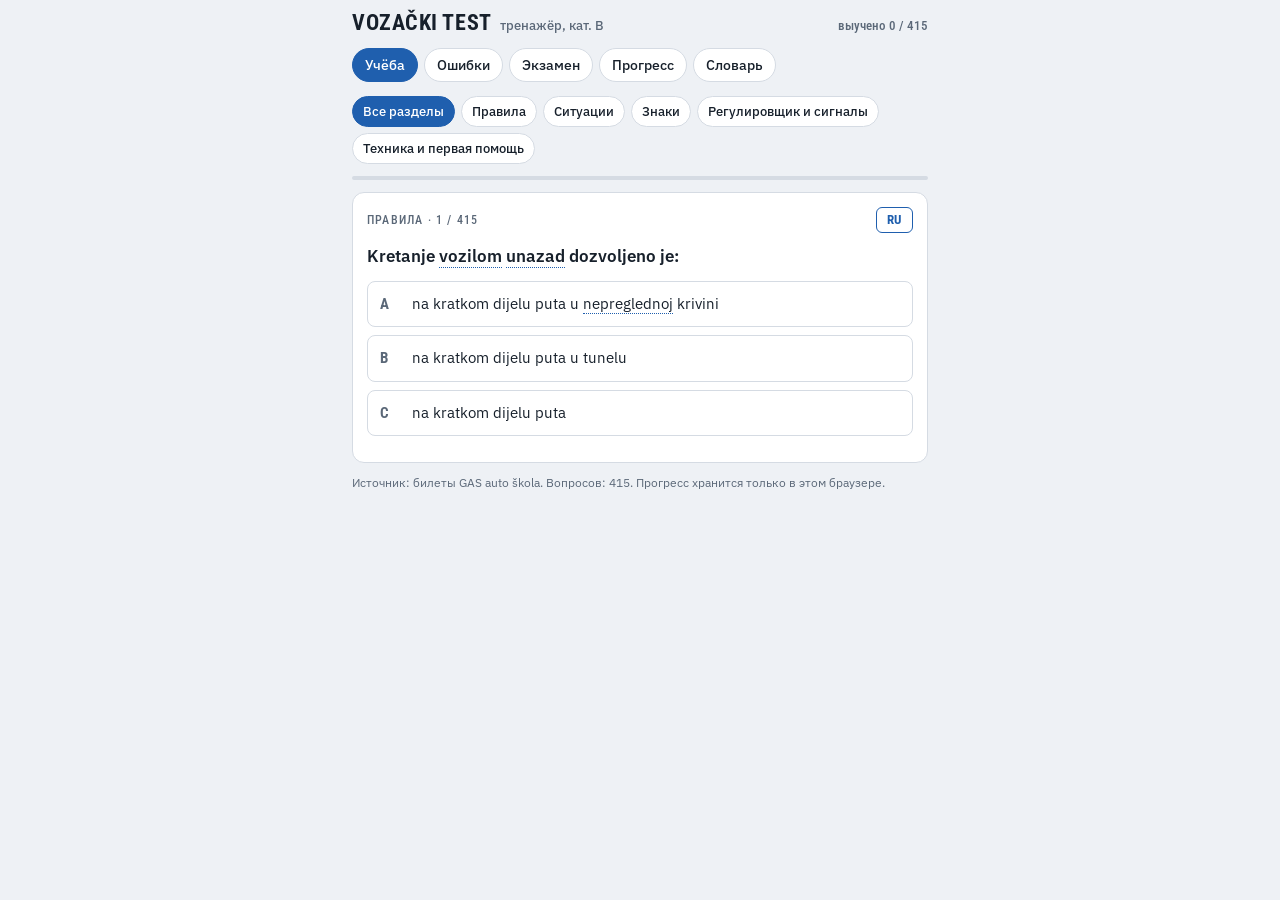
==== index.html @ 692d4e3a "Vozački test v1.0: офлайн-тренажёр (PWA), 415 вопросов с переводом RU Co-Authored-By: Claude Opus 5." ====
<!doctype html><html lang="ru"><head><meta charset="utf-8">
<meta name="viewport" content="width=device-width,initial-scale=1,viewport-fit=cover">
<title>Vozački test</title>
<meta name="theme-color" content="#1f5fae">
<meta name="apple-mobile-web-app-capable" content="yes">
<meta name="mobile-web-app-capable" content="yes">
<meta name="apple-mobile-web-app-title" content="Vozački">
<meta name="apple-mobile-web-app-status-bar-style" content="default">
<link rel="apple-touch-icon" href="icon-180.png">
<link rel="icon" href="icon-192.png">
<link rel="manifest" href="manifest.webmanifest">
<style>:root{padding-top:env(safe-area-inset-top,0px);padding-bottom:env(safe-area-inset-bottom,0px)}body{margin:0;font:14px system-ui}img{max-width:100%}[hidden]{display:none!important}</style>
</head><body>
<link rel="preconnect" href="https://fonts.googleapis.com">
<link rel="stylesheet" href="https://fonts.googleapis.com/css2?family=Roboto+Condensed:wght@500;700&family=IBM+Plex+Sans:wght@400;500;600&display=swap">
<style>
/* Layout: single-column trainer card under mode tabs. Road-sign blue accent on asphalt neutrals. */
:root{
  --bg:#eef1f5; --surface:#ffffff; --fg:#17202b; --muted:#5b6878; --line:#d5dbe3;
  --accent:#1f5fae; --accent-ink:#ffffff; --ok:#1d7f4a; --ok-bg:#e3f4ea; --bad:#c2352b; --bad-bg:#fbe6e3;
  --hint:#fff4cc; --hint-ink:#5a4600;
}
@media (prefers-color-scheme:dark){:root:not([data-theme="light"]){
  --bg:#12171e; --surface:#1b222c; --fg:#e7ecf2; --muted:#93a0b0; --line:#2c3643;
  --accent:#5b9be6; --accent-ink:#0b1420; --ok:#5cc58b; --ok-bg:#16301f; --bad:#ef7a6f; --bad-bg:#3a1c19;
  --hint:#3a3212; --hint-ink:#f2dc8a; color-scheme:dark}}
:root[data-theme="dark"]{
  --bg:#12171e; --surface:#1b222c; --fg:#e7ecf2; --muted:#93a0b0; --line:#2c3643;
  --accent:#5b9be6; --accent-ink:#0b1420; --ok:#5cc58b; --ok-bg:#16301f; --bad:#ef7a6f; --bad-bg:#3a1c19;
  --hint:#3a3212; --hint-ink:#f2dc8a; color-scheme:dark}
body{background:var(--bg);color:var(--fg);
  padding-left:max(16px,env(safe-area-inset-left,0px));padding-right:max(16px,env(safe-area-inset-right,0px))}
.g{border-bottom:1.5px dotted var(--accent);cursor:pointer}
</style>
<style>*,:after,:before{--tw-border-spacing-x:0;--tw-border-spacing-y:0;--tw-translate-x:0;--tw-translate-y:0;--tw-rotate:0;--tw-skew-x:0;--tw-skew-y:0;--tw-scale-x:1;--tw-scale-y:1;--tw-pan-x: ;--tw-pan-y: ;--tw-pinch-zoom: ;--tw-scroll-snap-strictness:proximity;--tw-gradient-from-position: ;--tw-gradient-via-position: ;--tw-gradient-to-position: ;--tw-ordinal: ;--tw-slashed-zero: ;--tw-numeric-figure: ;--tw-numeric-spacing: ;--tw-numeric-fraction: ;--tw-ring-inset: ;--tw-ring-offset-width:0px;--tw-ring-offset-color:#fff;--tw-ring-color:rgba(59,130,246,.5);--tw-ring-offset-shadow:0 0 #0000;--tw-ring-shadow:0 0 #0000;--tw-shadow:0 0 #0000;--tw-shadow-colored:0 0 #0000;--tw-blur: ;--tw-brightness: ;--tw-contrast: ;--tw-grayscale: ;--tw-hue-rotate: ;--tw-invert: ;--tw-saturate: ;--tw-sepia: ;--tw-drop-shadow: ;--tw-backdrop-blur: ;--tw-backdrop-brightness: ;--tw-backdrop-contrast: ;--tw-backdrop-grayscale: ;--tw-backdrop-hue-rotate: ;--tw-backdrop-invert: ;--tw-backdrop-opacity: ;--tw-backdrop-saturate: ;--tw-backdrop-sepia: ;--tw-contain-size: ;--tw-contain-layout: ;--tw-contain-paint: ;--tw-contain-style: }::backdrop{--tw-border-spacing-x:0;--tw-border-spacing-y:0;--tw-translate-x:0;--tw-translate-y:0;--tw-rotate:0;--tw-skew-x:0;--tw-skew-y:0;--tw-scale-x:1;--tw-scale-y:1;--tw-pan-x: ;--tw-pan-y: ;--tw-pinch-zoom: ;--tw-scroll-snap-strictness:proximity;--tw-gradient-from-position: ;--tw-gradient-via-position: ;--tw-gradient-to-position: ;--tw-ordinal: ;--tw-slashed-zero: ;--tw-numeric-figure: ;--tw-numeric-spacing: ;--tw-numeric-fraction: ;--tw-ring-inset: ;--tw-ring-offset-width:0px;--tw-ring-offset-color:#fff;--tw-ring-color:rgba(59,130,246,.5);--tw-ring-offset-shadow:0 0 #0000;--tw-ring-shadow:0 0 #0000;--tw-shadow:0 0 #0000;--tw-shadow-colored:0 0 #0000;--tw-blur: ;--tw-brightness: ;--tw-contrast: ;--tw-grayscale: ;--tw-hue-rotate: ;--tw-invert: ;--tw-saturate: ;--tw-sepia: ;--tw-drop-shadow: ;--tw-backdrop-blur: ;--tw-backdrop-brightness: ;--tw-backdrop-contrast: ;--tw-backdrop-grayscale: ;--tw-backdrop-hue-rotate: ;--tw-backdrop-invert: ;--tw-backdrop-opacity: ;--tw-backdrop-saturate: ;--tw-backdrop-sepia: ;--tw-contain-size: ;--tw-contain-layout: ;--tw-contain-paint: ;--tw-contain-style: }/*! tailwindcss v3.4.17 | MIT License | https://tailwindcss.com*/*,:after,:before{box-sizing:border-box;border:0 solid #e5e7eb}:after,:before{--tw-content:""}:host,html{line-height:1.5;-webkit-text-size-adjust:100%;-moz-tab-size:4;-o-tab-size:4;tab-size:4;font-family:ui-sans-serif,system-ui,sans-serif,Apple Color Emoji,Segoe UI Emoji,Segoe UI Symbol,Noto Color Emoji;font-feature-settings:normal;font-variation-settings:normal;-webkit-tap-highlight-color:transparent}body{margin:0;line-height:inherit}hr{height:0;color:inherit;border-top-width:1px}abbr:where([title]){-webkit-text-decoration:underline dotted;text-decoration:underline dotted}h1,h2,h3,h4,h5,h6{font-size:inherit;font-weight:inherit}a{color:inherit;text-decoration:inherit}b,strong{font-weight:bolder}code,kbd,pre,samp{font-family:ui-monospace,SFMono-Regular,Menlo,Monaco,Consolas,Liberation Mono,Courier New,monospace;font-feature-settings:normal;font-variation-settings:normal;font-size:1em}small{font-size:80%}sub,sup{font-size:75%;line-height:0;position:relative;vertical-align:baseline}sub{bottom:-.25em}sup{top:-.5em}table{text-indent:0;border-color:inherit;border-collapse:collapse}button,input,optgroup,select,textarea{font-family:inherit;font-feature-settings:inherit;font-variation-settings:inherit;font-size:100%;font-weight:inherit;line-height:inherit;letter-spacing:inherit;color:inherit;margin:0;padding:0}button,select{text-transform:none}button,input:where([type=button]),input:where([type=reset]),input:where([type=submit]){-webkit-appearance:button;background-color:transparent;background-image:none}:-moz-focusring{outline:auto}:-moz-ui-invalid{box-shadow:none}progress{vertical-align:baseline}::-webkit-inner-spin-button,::-webkit-outer-spin-button{height:auto}[type=search]{-webkit-appearance:textfield;outline-offset:-2px}::-webkit-search-decoration{-webkit-appearance:none}::-webkit-file-upload-button{-webkit-appearance:button;font:inherit}summary{display:list-item}blockquote,dd,dl,figure,h1,h2,h3,h4,h5,h6,hr,p,pre{margin:0}fieldset{margin:0}fieldset,legend{padding:0}menu,ol,ul{list-style:none;margin:0;padding:0}dialog{padding:0}textarea{resize:vertical}input::-moz-placeholder,textarea::-moz-placeholder{opacity:1;color:#9ca3af}input::placeholder,textarea::placeholder{opacity:1;color:#9ca3af}[role=button],button{cursor:pointer}:disabled{cursor:default}audio,canvas,embed,iframe,img,object,svg,video{display:block;vertical-align:middle}img,video{max-width:100%;height:auto}[hidden]:where(:not([hidden=until-found])){display:none}.m-0{margin:0}.mx-auto{margin-left:auto;margin-right:auto}.ml-1{margin-left:.25rem}.mt-1{margin-top:.25rem}.block{display:block}.flex{display:flex}.grid{display:grid}.hidden{display:none}.h-1{height:.25rem}.h-1\.5{height:.375rem}.h-11{height:2.75rem}.h-full{height:100%}.max-h-\[300px\]{max-height:300px}.min-h-\[28px\]{min-height:28px}.w-0{width:0}.w-11{width:2.75rem}.w-full{width:100%}.min-w-0{min-width:0}.max-w-xl{max-width:36rem}.shrink-0{flex-shrink:0}.cursor-pointer{cursor:pointer}.grid-cols-3{grid-template-columns:repeat(3,minmax(0,1fr))}.grid-cols-\[24px_1fr\]{grid-template-columns:24px 1fr}.flex-wrap{flex-wrap:wrap}.items-center{align-items:center}.items-baseline{align-items:baseline}.justify-end{justify-content:flex-end}.justify-center{justify-content:center}.justify-between{justify-content:space-between}.gap-1{gap:.25rem}.gap-1\.5{gap:.375rem}.gap-2{gap:.5rem}.gap-2\.5{gap:.625rem}.gap-3{gap:.75rem}.overflow-hidden{overflow:hidden}.overflow-x-auto{overflow-x:auto}.rounded{border-radius:.25rem}.rounded-full{border-radius:9999px}.rounded-lg{border-radius:.5rem}.rounded-md{border-radius:.375rem}.rounded-xl{border-radius:.75rem}.border{border-width:1px}.border-\[1\.5px\]{border-width:1.5px}.border-b{border-bottom-width:1px}.border-l-\[3px\]{border-left-width:3px}.border-accent{border-color:var(--accent)}.border-bad{border-color:var(--bad)}.border-line{border-color:var(--line)}.border-ok{border-color:var(--ok)}.bg-accent{background-color:var(--accent)}.bg-bad-bg{background-color:var(--bad-bg)}.bg-hint{background-color:var(--hint)}.bg-line{background-color:var(--line)}.bg-ok{background-color:var(--ok)}.bg-ok-bg{background-color:var(--ok-bg)}.bg-surface{background-color:var(--surface)}.bg-white{--tw-bg-opacity:1;background-color:rgb(255 255 255/var(--tw-bg-opacity,1))}.object-contain{-o-object-fit:contain;object-fit:contain}.p-3\.5{padding:.875rem}.\!px-2\.5{padding-left:.625rem!important;padding-right:.625rem!important}.\!py-1{padding-top:.25rem!important;padding-bottom:.25rem!important}.px-2\.5{padding-left:.625rem;padding-right:.625rem}.px-3{padding-left:.75rem;padding-right:.75rem}.px-4{padding-left:1rem;padding-right:1rem}.px-5{padding-left:1.25rem;padding-right:1.25rem}.py-1{padding-top:.25rem;padding-bottom:.25rem}.py-1\.5{padding-top:.375rem;padding-bottom:.375rem}.py-2\.5{padding-top:.625rem;padding-bottom:.625rem}.py-3{padding-top:.75rem;padding-bottom:.75rem}.py-8{padding-top:2rem;padding-bottom:2rem}.pb-0\.5{padding-bottom:.125rem}.pb-1{padding-bottom:.25rem}.pb-10{padding-bottom:2.5rem}.pl-2{padding-left:.5rem}.text-left{text-align:left}.text-center{text-align:center}.font-body{font-family:IBM Plex Sans,system-ui,-apple-system,Segoe UI,sans-serif}.font-display{font-family:Roboto Condensed,Arial Narrow,system-ui,sans-serif}.text-2xl{font-size:1.5rem;line-height:2rem}.text-3xl{font-size:1.875rem;line-height:2.25rem}.text-5xl{font-size:3rem;line-height:1}.text-\[13px\]{font-size:13px}.text-\[15px\]{font-size:15px}.text-\[17px\]{font-size:17px}.text-\[22px\]{font-size:22px}.text-lg{font-size:1.125rem;line-height:1.75rem}.text-sm{font-size:.875rem;line-height:1.25rem}.text-xs{font-size:.75rem;line-height:1rem}.font-bold{font-weight:700}.font-medium{font-weight:500}.font-semibold{font-weight:600}.uppercase{text-transform:uppercase}.normal-case{text-transform:none}.tabular-nums{--tw-numeric-spacing:tabular-nums;font-variant-numeric:var(--tw-ordinal) var(--tw-slashed-zero) var(--tw-numeric-figure) var(--tw-numeric-spacing) var(--tw-numeric-fraction)}.leading-none{line-height:1}.leading-relaxed{line-height:1.625}.leading-snug{line-height:1.375}.tracking-\[\.2em\]{letter-spacing:.2em}.tracking-normal{letter-spacing:0}.tracking-wide{letter-spacing:.025em}.tracking-wider{letter-spacing:.05em}.tracking-widest{letter-spacing:.1em}.text-accent{color:var(--accent)}.text-accent-ink{color:var(--accent-ink)}.text-bad{color:var(--bad)}.text-fg{color:var(--fg)}.text-hint-ink{color:var(--hint-ink)}.text-muted{color:var(--muted)}.text-ok{color:var(--ok)}.filter{filter:var(--tw-blur) var(--tw-brightness) var(--tw-contrast) var(--tw-grayscale) var(--tw-hue-rotate) var(--tw-invert) var(--tw-saturate) var(--tw-sepia) var(--tw-drop-shadow)}.transition-all{transition-property:all;transition-timing-function:cubic-bezier(.4,0,.2,1);transition-duration:.15s}.transition-colors{transition-property:color,background-color,border-color,text-decoration-color,fill,stroke;transition-timing-function:cubic-bezier(.4,0,.2,1);transition-duration:.15s}.focus-visible\:outline:focus-visible{outline-style:solid}.focus-visible\:outline-2:focus-visible{outline-width:2px}.focus-visible\:outline-offset-2:focus-visible{outline-offset:2px}.focus-visible\:outline-accent:focus-visible{outline-color:var(--accent)}.disabled\:cursor-default:disabled{cursor:default}.disabled\:opacity-35:disabled{opacity:.35}</style>

<div class="font-body text-[15px] leading-relaxed py-3 pb-10">
<div class="max-w-xl mx-auto grid gap-3">
  <header class="flex items-baseline justify-between gap-2 flex-wrap">
    <h1 class="font-display font-bold text-[22px] leading-none uppercase tracking-wide m-0">Vozački test
      <span class="font-body font-medium text-[13px] text-muted normal-case tracking-normal ml-1">тренажёр, кат. B</span></h1>
    <span id="stat" class="font-display font-medium text-[13px] text-muted tabular-nums"></span>
  </header>
  <nav id="modes" class="flex gap-1.5 overflow-x-auto pb-0.5"></nav>
  <div id="sections" class="flex gap-1.5 flex-wrap"></div>
  <div class="h-1 bg-line rounded overflow-hidden"><i id="prog" class="block h-full bg-ok w-0 transition-all"></i></div>
  <main id="view"></main>
  <footer id="foot" class="text-xs text-muted"></footer>
</div>
</div>

<script>
const DATA = [{"id": 1, "sec": "Правила", "q": "Kretanje vozilom unazad dozvoljeno je:", "qr": "Движение задним ходом разрешено:", "o": [{"t": "na kratkom dijelu puta u nepreglednoj krivini", "ok": false, "r": "на коротком участке дороги на повороте без обзора"}, {"t": "na kratkom dijelu puta u tunelu", "ok": false, "r": "на коротком участке дороги в тоннеле"}, {"t": "na kratkom dijelu puta", "ok": true, "r": "на коротком участке дороги"}]}, {"id": 2, "sec": "Правила", "q": "Na magistralnom putu van naselja, gdje nema znaka ograničenja brzine, vozač ne smije vozilom da se kreće brzinom većom od:", "qr": "На магистральной дороге вне населённого пункта, где нет знака ограничения скорости, водитель не может ехать быстрее:", "o": [{"t": "60 km/h", "ok": false, "r": "60 км/ч"}, {"t": "70 km/h", "ok": false, "r": "70 км/ч"}, {"t": "80 km/h", "ok": true, "r": "80 км/ч"}]}, {"id": 3, "sec": "Правила", "q": "Pješačko ostrvo koje se nalazi na sredini kolovoza, gdje se saobraćaj odvija u oba smjera, obilazi se vozilom:", "qr": "Пешеходный островок посередине проезжей части с двусторонним движением объезжают:", "o": [{"t": "uvijek sa desne strane", "ok": true, "r": "всегда справа"}, {"t": "uvijek sa lijeve strane", "ok": false, "r": "всегда слева"}, {"t": "sa bilo koje strane", "ok": false, "r": "с любой стороны"}]}, {"id": 4, "sec": "Правила", "q": "Na putu sa prvenstvom prolaza neposredno ispred raskrnice koja nije regulisana semaforom ili saobraćajnim znacima vozač:", "qr": "На главной дороге непосредственно перед перекрёстком, не регулируемым светофором или знаками, водитель:", "o": [{"t": "može da pretiče bicikl, moped ili motocikl", "ok": true, "r": "может обгонять велосипед, мопед или мотоцикл"}, {"t": "može da pretiče sva vozila koja zadržavaju pravac kretanja", "ok": false, "r": "может обгонять все ТС, которые едут прямо"}, {"t": "može da pretiče putnička vozila koja zadržavaju pravac kretanja", "ok": false, "r": "может обгонять легковые ТС, которые едут прямо"}], "n": "zadržavaju pravac kretanja — «сохраняют направление», т.е. едут прямо, не поворачивают."}, {"id": 5, "sec": "Правила", "q": "Prolaženje vozilom pored drugog vozila koje dolazi iz suprotnog smjera je radnja:", "qr": "Проезд мимо ТС, которое движется навстречу, — это манёвр:", "o": [{"t": "preticanja", "ok": false, "r": "обгона (preticanje)"}, {"t": "obilaženja", "ok": false, "r": "объезда (obilaženje)"}, {"t": "mimoilaženja", "ok": true, "r": "встречного разъезда (mimoilaženje)"}]}, {"id": 6, "sec": "Правила", "q": "Vozač je dužan da bez odlaganja ukloni sa kolovoza:", "qr": "Водитель обязан без промедления убрать с проезжей части:", "o": [{"t": "sve predmete koji su na kolovozu", "ok": false, "r": "все предметы на проезжей части"}, {"t": "predmete i materije koji potiču sa vozila kojim upravlja", "ok": true, "r": "предметы и вещества, выпавшие из ТС, которым он управляет"}, {"t": "sve predmete koji se nalaze na saobraćajnoj traci kojom se kreće", "ok": false, "r": "все предметы на полосе, по которой он едет"}]}, {"id": 7, "sec": "Правила", "q": "Dva prsluka sa svjetlosno reflektujućim osobinama mora imati:", "qr": "Два светоотражающих жилета обязан иметь:", "o": [{"t": "putničko motorno vozilo", "ok": false, "r": "легковой автомобиль"}, {"t": "četvorocikl", "ok": false, "r": "квадроцикл"}, {"t": "teretno motorno vozilo", "ok": true, "r": "грузовой автомобиль"}], "n": "В легковом — один жилет (есть отдельный вопрос)."}, {"id": 8, "sec": "Правила", "q": "Vozač na putu za saobraćaj vozila u oba smjera na kojem postoje najmanje četiri saobraćajne trake:", "qr": "На дороге с двусторонним движением, где не менее четырёх полос, водитель:", "o": [{"t": "mora da koristi desnu kolovoznu traku", "ok": true, "r": "должен использовать правую половину проезжей части (kolovozna traka)"}, {"t": "mora da koristi samo desnu saobraćajnu traku", "ok": false, "r": "должен использовать только правую полосу (saobraćajna traka)"}, {"t": "mora da koristi samo lijevu saobraćajnu traku", "ok": false, "r": "должен использовать только левую полосу"}], "n": "kolovozna traka — половина проезжей части для одного направления; saobraćajna traka — одна полоса движения."}, {"id": 9, "sec": "Правила", "q": "Brzina kretanja motornih vozila na putu, pod normalnim uslovima saobraćaja, ne smije da se ograniči saobraćajnim znakom ispod:", "qr": "Скорость моторных ТС при нормальных условиях нельзя ограничить знаком ниже:", "o": [{"t": "40 km/h", "ok": true, "r": "40 км/ч"}, {"t": "50 km/h", "ok": false, "r": "50 км/ч"}, {"t": "60 km/h", "ok": false, "r": "60 км/ч"}]}, {"id": 10, "sec": "Правила", "q": "Na putu na kojem postoje dvije saobraćajne trake namijenjene za saobraćaj vozila u istom smjeru, brže kretanje vozila u jednoj traci od kretanja vozila u drugoj traci:", "qr": "На дороге с двумя полосами в одном направлении более быстрое движение по одной полосе, чем по другой:", "o": [{"t": "smatra se preticanjem", "ok": false, "r": "считается обгоном"}, {"t": "ne smatra se preticanjem", "ok": true, "r": "не считается обгоном"}, {"t": "smatra se obilaženjem", "ok": false, "r": "считается объездом"}]}, {"id": 11, "sec": "Правила", "q": "Vozilo na motorni pogon koje na putu vuče neispravno vozilo ne smije se kretati brzinom većom od:", "qr": "Моторное ТС, буксирующее на дороге неисправное ТС, не должно двигаться со скоростью более:", "o": [{"t": "40 km/h", "ok": true, "r": "40 км/ч"}, {"t": "50 km/h", "ok": false, "r": "50 км/ч"}, {"t": "60 km/h", "ok": false, "r": "60 км/ч"}]}, {"id": 12, "sec": "Правила", "q": "Saobraćajnu traku namijenjenu za kretanje vozila za javni prevoz putnika, mogu koristiti:", "qr": "Полосу движения, предназначенную для общественного транспорта, могут использовать:", "o": [{"t": "vozila pod pratnjom", "ok": true, "r": "ТС под сопровождением"}, {"t": "vozila komunalne službe", "ok": false, "r": "ТС коммунальных служб"}, {"t": "putnička vozila", "ok": false, "r": "легковые автомобили"}], "n": "vozila pod pratnjom — колонна, которую сопровождает полиция (красно-синие маячки)."}, {"id": 13, "sec": "Правила", "q": "Vozač je dužan da zvučni znak upozorenja daje:", "qr": "Звуковой сигнал водитель обязан подавать:", "o": [{"t": "više puta u naizmjeničnim intervalima", "ok": false, "r": "несколько раз с перерывами"}, {"t": "bez prekida u trajanju od 5 sekundi", "ok": false, "r": "без перерыва в течение 5 секунд"}, {"t": "u mjeri koja je dovoljna da se drugi učesnici u saobraćaju upozore", "ok": true, "r": "в той мере, которой достаточно, чтобы предупредить других участников движения"}]}, {"id": 14, "sec": "Правила", "q": "Zvučni znak upozorenja vozač je dužan da upotrijebi na javnom putu:", "qr": "Водитель обязан подать звуковой сигнал на дороге общего пользования:", "o": [{"t": "pri sustizanju vozila koja se sporo kreću niz nagib", "ok": false, "r": "когда догоняет ТС, медленно едущие под уклон"}, {"t": "kada se obilazi vozilo parkirano sa desne strane kolovoza", "ok": false, "r": "при объезде ТС, стоящего у правого края проезжей части"}, {"t": "kada se pored kolovoza nalaze djeca koja ne obraćaju pažnju na kretanje vozača", "ok": true, "r": "когда рядом с проезжей частью находятся дети, не обращающие внимания на движение"}]}, {"id": 15, "sec": "Правила", "q": "Uzdužni dio kolovoza namijenjen za saobraćaj vozila u jednom smjeru, sa jednom ili više saobraćajnih traka zove se:", "qr": "Продольная часть проезжей части, предназначенная для движения ТС в одном направлении, с одной или несколькими полосами движения, называется:", "o": [{"t": "saobraćajna traka", "ok": false, "r": "полоса движения (saobraćajna traka)"}, {"t": "kolovozna traka", "ok": true, "r": "половина проезжей части одного направления (kolovozna traka)"}, {"t": "kolovoz", "ok": false, "r": "проезжая часть (kolovoz)"}], "n": "kolovozna traka — вся сторона одного направления; внутри неё может быть несколько saobraćajnih traka."}, {"id": 16, "sec": "Правила", "q": "Kada ovlašćeni policijski službenik daje naredbe koje odstupaju od pravila saobraćaja, učesnik u saobraćaju:", "qr": "Когда сотрудник полиции даёт указания, отличающиеся от правил дорожного движения, участник движения:", "o": [{"t": "dužan je da postupi po naredbama ovlašćenog policijskog službenika", "ok": true, "r": "обязан выполнять указания сотрудника полиции"}, {"t": "dužan je da postupi po pravilima saobraćaja", "ok": false, "r": "обязан действовать по правилам дорожного движения"}, {"t": "nije dužan da postupi po naredbama ovlašćenog policijskog službenika", "ok": false, "r": "не обязан выполнять указания сотрудника полиции"}], "n": "Иерархия: регулировщик > светофор > знаки > общие правила."}, {"id": 17, "sec": "Правила", "q": "Ukoliko se ne prevozi u bezbjednosnom sjedištu, u motornom vozilu na prednjem sjedištu, ne smije da se prevozi dijete:", "qr": "Если ребёнок перевозится не в детском удерживающем кресле, на переднем сиденье моторного ТС нельзя перевозить ребёнка:", "o": [{"t": "mlađe od 10 godina", "ok": false, "r": "младше 10 лет"}, {"t": "mlađe od 12 godina", "ok": true, "r": "младше 12 лет"}, {"t": "mlađe od 14 godina", "ok": false, "r": "младше 14 лет"}]}, {"id": 18, "sec": "Правила", "q": "Kretanje vozila unazad u uslovima smanjene vidljivosti:", "qr": "Движение задним ходом в условиях недостаточной видимости:", "o": [{"t": "dozvoljeno je u naselju", "ok": false, "r": "разрешено в населённом пункте"}, {"t": "dozvoljeno je na kratkom dijelu puta", "ok": false, "r": "разрешено на коротком участке дороги"}, {"t": "nije dozvoljeno", "ok": true, "r": "не разрешено"}]}, {"id": 19, "sec": "Правила", "q": "U naselju se saobraćajnim znakom motornim vozilima može dozvoliti brzina kretanja najviše do:", "qr": "В населённом пункте знаком можно разрешить моторным ТС скорость не более:", "o": [{"t": "80 km/h", "ok": true, "r": "80 км/ч"}, {"t": "50 km/h", "ok": false, "r": "50 км/ч"}, {"t": "60 km/h", "ok": false, "r": "60 км/ч"}], "n": "Базовый лимит в населённом пункте — 50 км/ч, но знаком его можно поднять максимум до 80 км/ч."}, {"id": 20, "sec": "Правила", "q": "Kada vozač naiđe na organizovanu kolonu pješaka koja prelazi kolovoz:", "qr": "Когда водитель подъезжает к организованной колонне пешеходов, пересекающей проезжую часть:", "o": [{"t": "ne smije vozilom da presijeca organizovanu kolonu pješaka", "ok": true, "r": "он не должен пересекать организованную колонну пешеходов"}, {"t": "smije vozilom da presijeca organizovanu kolonu pješaka uz upotrebu zvučnog znaka upozorenja", "ok": false, "r": "он может пересечь организованную колонну пешеходов, подав звуковой сигнал"}, {"t": "smije vozilom da presjeca organizovanu kolonu pješaka, ako kolonu ne čine djeca", "ok": false, "r": "он может пересечь организованную колонну пешеходов, если колонна состоит не из детей"}]}, {"id": 21, "sec": "Правила", "q": "Vučenim motornim vozilom, osim vozača koji njime upravlja:", "qr": "В буксируемом моторном ТС, кроме водителя, который им управляет:", "o": [{"t": "dozvoljen je prevoz putnika u skladu sa brojem putničkih mjesta", "ok": false, "r": "разрешена перевозка пассажиров по числу пассажирских мест"}, {"t": "dozvoljen je prevoz samo jednog putnika", "ok": false, "r": "разрешена перевозка только одного пассажира"}, {"t": "zabranjen je prevoz putnika", "ok": true, "r": "перевозка пассажиров запрещена"}]}, {"id": 22, "sec": "Правила", "q": "Prelaženje vozilom iz jedne u drugu saobraćajnu traku namijenjenu za saobraćaj u istom smjeru je:", "qr": "Переезд ТС с одной полосы движения на другую полосу того же направления — это:", "o": [{"t": "prestrojavanje", "ok": true, "r": "перестроение (prestrojavanje)"}, {"t": "preticanje", "ok": false, "r": "обгон (preticanje)"}, {"t": "obilaženje", "ok": false, "r": "объезд (obilaženje)"}]}, {"id": 23, "sec": "Правила", "q": "Mladi vozač i vozač početnik ne smije upravljati vozilom na autoputu brzinom većom od:", "qr": "Молодой водитель и водитель-новичок не должны ехать по автомагистрали со скоростью более:", "o": [{"t": "70 km/h", "ok": false, "r": "70 км/ч"}, {"t": "100 km/h", "ok": true, "r": "100 км/ч"}, {"t": "110 km/h", "ok": false, "r": "110 км/ч"}], "n": "Молодой водитель: автомагистраль — 100, остальные дороги — 70 км/ч."}, {"id": 24, "sec": "Правила", "q": "Da li je učesnik u saobraćaju dužan da postupa u skladu sa saobraćajnom signalizacijom i kad time odstupa od pravila saobraćaja:", "qr": "Обязан ли участник движения выполнять требования дорожных знаков и разметки, даже если они отличаются от общих правил движения:", "o": [{"t": "nije dužan", "ok": false, "r": "не обязан"}, {"t": "dužan je", "ok": true, "r": "обязан"}, {"t": "dužan je samo u naselju", "ok": false, "r": "обязан только в населённом пункте"}]}, {"id": 25, "sec": "Правила", "q": "Naglo mijenjanje brzine vozila po putu je dozvoljeno:", "qr": "Резкое изменение скорости ТС на дороге разрешено:", "o": [{"t": "u slučaju uključivanja sa zemljanog puta na javni put", "ok": false, "r": "при выезде с грунтовой дороги на дорогу общего пользования"}, {"t": "u slučaju izbjegavanja neposredne opasnosti", "ok": true, "r": "чтобы избежать непосредственной опасности"}, {"t": "u slučaju bržeg isključivanja iz saobraćaja", "ok": false, "r": "чтобы быстрее съехать с дороги"}]}, {"id": 26, "sec": "Правила", "q": "Osim traktora, ostala vozila na motorni pogon:", "qr": "Кроме трактора, остальные моторные ТС:", "o": [{"t": "ne smiju da vuku priključno vozilo za traktor", "ok": true, "r": "не должны буксировать тракторный прицеп"}, {"t": "smiju da vuku priključno vozilo za traktor", "ok": false, "r": "могут буксировать тракторный прицеп"}, {"t": "ne smiju da vuku priključno vozilo za traktor, ako masa skupa vozila prelazi -500 kg", "ok": false, "r": "не должны буксировать тракторный прицеп, если масса автопоезда превышает 500 кг"}]}, {"id": 27, "sec": "Правила", "q": "Vozač je dužan da upotrijebi zvučni znak upozorenja:", "qr": "Водитель обязан подать звуковой сигнал:", "o": [{"t": "prije ulaska u tunel koji nema osvjetljenje", "ok": false, "r": "перед въездом в неосвещённый тоннель"}, {"t": "na putu u naselja prije ulaska u raskrsnicu", "ok": false, "r": "на дороге в населённом пункте перед въездом на перекрёсток"}, {"t": "na putu van naselja prije nailaska u nepreglednu i uzanu krivinu", "ok": true, "r": "на дороге вне населённого пункта перед узким поворотом без обзора"}]}, {"id": 28, "sec": "Правила", "q": "Vozilo na motorni pogon ne smije da vuče:", "qr": "Моторное ТС не должно буксировать:", "o": [{"t": "motocikl, moped, kao ni laki ni teški tricikl", "ok": true, "r": "мотоцикл, мопед, а также лёгкий и тяжёлый трицикл"}, {"t": "teretno vozilo", "ok": false, "r": "грузовой автомобиль"}, {"t": "putničko vozilo", "ok": false, "r": "легковой автомобиль"}]}, {"id": 29, "sec": "Правила", "q": "Pješak na javnom putu van naselja:", "qr": "Пешеход на дороге вне населённого пункта:", "o": [{"t": "ne smije se kretati desnom stranom kolovoza", "ok": false, "r": "не должен двигаться по правой стороне проезжей части"}, {"t": "ne smije se kretati u koloni", "ok": false, "r": "не должен двигаться в колонне"}, {"t": "ne smije se kretati po kolovozu autoputa", "ok": true, "r": "не должен двигаться по проезжей части автомагистрали"}]}, {"id": 30, "sec": "Правила", "q": "Vozilo koje se kreće po šinama postavljenim na sredini kolovoza:", "qr": "ТС, движущееся по рельсам, проложенным посередине проезжей части:", "o": [{"t": "smije da se pretiče sa lijeve strane", "ok": false, "r": "можно обгонять слева"}, {"t": "smije da se pretiče sa bilo koje strane", "ok": false, "r": "можно обгонять с любой стороны"}, {"t": "smije da se pretiče sa desne strane", "ok": true, "r": "можно обгонять справа"}], "n": "Трамвай посередине дороги обгоняют справа — слева рельсы и встречка."}, {"id": 31, "sec": "Правила", "q": "Da li na brzoj saobraćajnici vozač smije da vrši polukružno okretanje:", "qr": "Может ли водитель выполнять разворот на скоростной дороге (brza saobraćajnica):", "o": [{"t": "da, ako ne ugrožava druge učesnike u saobraćaju", "ok": false, "r": "да, если не создаёт опасности другим участникам движения"}, {"t": "da, ako ima uključene sve pokazivače pravca", "ok": false, "r": "да, если включена аварийная сигнализация"}, {"t": "ne smije", "ok": true, "r": "не может"}], "n": "svi pokazivači pravca — «все указатели поворота», т.е. аварийка."}, {"id": 32, "sec": "Правила", "q": "Crveno i plavo trepćuće svijetlo koja se naizmjenično pale na vozilu su svjetlosni znaci koje daju:", "qr": "Красный и синий проблесковые огни, загорающиеся попеременно на ТС, — это световые сигналы, которые подают:", "o": [{"t": "vozila sa prvenstvom prolaza", "ok": false, "r": "ТС с преимуществом (приоритетом) проезда"}, {"t": "vozila pod pratnjom", "ok": true, "r": "ТС под сопровождением"}, {"t": "specijalna vozila", "ok": false, "r": "специальные ТС"}], "n": "Только синий проблесковый — ТС с приоритетом; красный и синий попеременно — ТС под сопровождением."}, {"id": 33, "sec": "Правила", "q": "Vozač vozila dok ga drugo vozilo pretiče:", "qr": "Водитель ТС, пока его обгоняет другое ТС:", "o": [{"t": "ne smije da povećava brzinu kretanja", "ok": true, "r": "не должен увеличивать скорость"}, {"t": "smije da poveća brzinu kretanja", "ok": false, "r": "может увеличить скорость"}, {"t": "ne smije da smanji brzinu kretanja", "ok": false, "r": "не должен снижать скорость"}]}, {"id": 34, "sec": "Правила", "q": "Okretanje vozila za 180° iz dotadašnjeg smjera kretanja radi uključivanja u suprotni saobraćajni tok je:", "qr": "Поворот ТС на 180° от прежнего направления движения, чтобы включиться в поток противоположного направления, — это:", "o": [{"t": "kružno okretanje", "ok": false, "r": "круговой поворот"}, {"t": "lijevo skretanje", "ok": false, "r": "левый поворот"}, {"t": "polukružno okretanje", "ok": true, "r": "разворот"}]}, {"id": 35, "sec": "Правила", "q": "Mladi vozač na magistralnom putu ne smije upravljati vozilom brzinom većom od:", "qr": "Молодой водитель на магистральной дороге не должен ехать со скоростью более:", "o": [{"t": "50 km/h", "ok": false, "r": "50 км/ч"}, {"t": "60 km/h", "ok": false, "r": "60 км/ч"}, {"t": "70 km/h", "ok": true, "r": "70 км/ч"}]}, {"id": 36, "sec": "Правила", "q": "Noću vozаč može upotrijebiti svjetlosni znаk upozorenjа na putu u naselju, prilikom:", "qr": "Ночью водитель может подать световой предупредительный сигнал на дороге в населённом пункте при:", "o": [{"t": "mimoilaženja sa drugim vozilom", "ok": false, "r": "встречном разъезде с другим ТС"}, {"t": "mimoilaženja sa pješakom", "ok": false, "r": "встречном разъезде с пешеходом"}, {"t": "preticanja drugog vozila", "ok": true, "r": "обгоне другого ТС"}], "n": "Световой сигнал (мигание фарами) ночью заменяет звуковой — например, при обгоне. При встречном разъезде ослепляет."}, {"id": 37, "sec": "Правила", "q": "Na raskrsnici postoji horizontalna i svjetlosna signalizacija, vozač će postupiti prema:", "qr": "На перекрёстке есть разметка и светофор; водитель будет действовать согласно:", "o": [{"t": "pravilu propuštanja vozila sa desne strane", "ok": false, "r": "правилу пропуска ТС справа"}, {"t": "značenju svjetlosne signalizacije", "ok": true, "r": "сигналам светофора"}, {"t": "oznakama na kolovozu", "ok": false, "r": "разметке на проезжей части"}]}, {"id": 38, "sec": "Правила", "q": "Mladi vozač ne smije upravljati vozilom, osim na autoputu, brzinom većom od:", "qr": "Молодой водитель не должен ехать, кроме автомагистрали, со скоростью более:", "o": [{"t": "100 km/h", "ok": false, "r": "100 км/ч"}, {"t": "80 km/h", "ok": false, "r": "80 км/ч"}, {"t": "70 km/h", "ok": true, "r": "70 км/ч"}]}, {"id": 39, "sec": "Правила", "q": "Vozač koji se približava obilježenom pješačkom prelazu, mora:", "qr": "Водитель, приближающийся к обозначенному пешеходному переходу, должен:", "o": [{"t": "smanjiti brzinu kretanja vozila do 30 km/h", "ok": false, "r": "снизить скорость до 30 км/ч"}, {"t": "smanjiti brzinu i nastaviti kretanje sa vozilom bez obzira na saobraćajnu situaciju", "ok": false, "r": "снизить скорость и продолжить движение независимо от дорожной ситуации"}, {"t": "prilagoditi brzinu kretanja vozila tako da se u svakoj situaciji može bezbjedno zaustaviti", "ok": true, "r": "выбрать скорость так, чтобы в любой ситуации мог безопасно остановиться"}]}, {"id": 40, "sec": "Правила", "q": "Brzina kretanja teretnog motornog vozila čija je najveća dozvoljena masa do -7.500 kg ograničena je na:", "qr": "Скорость грузового моторного ТС с разрешённой максимальной массой до 7500 кг ограничена:", "o": [{"t": "80 km/h", "ok": true, "r": "80 км/ч"}, {"t": "70 km/h", "ok": false, "r": "70 км/ч"}, {"t": "60 km/h", "ok": false, "r": "60 км/ч"}]}, {"id": 41, "sec": "Правила", "q": "Prekid kretanja vozila u trajanju dužem od pet minuta, osim prekida koji se vrši da bi se postupilo po znaku ili pravilu kojim se reguliše saobraćaj je:", "qr": "Прекращение движения ТС на срок более пяти минут, кроме случаев, когда это требуется знаком или правилом, регулирующим движение, — это:", "o": [{"t": "zaustavljanje vozila", "ok": false, "r": "остановка (zaustavljanje)"}, {"t": "parkiranje vozila", "ok": true, "r": "стоянка (parkiranje)"}, {"t": "isključenje vozila", "ok": false, "r": "выезд из потока"}], "n": "До 5 минут — остановка, более 5 минут — стоянка."}, {"id": 42, "sec": "Правила", "q": "Brzina kretanja autobusa u javnom gradskom prevozu putnika ograničena je do:", "qr": "Скорость автобуса городского общественного транспорта ограничена до:", "o": [{"t": "50 km/h", "ok": true, "r": "50 км/ч"}, {"t": "60 km/h", "ok": false, "r": "60 км/ч"}, {"t": "70 km/h", "ok": false, "r": "70 км/ч"}]}, {"id": 43, "sec": "Правила", "q": "Vozač umjesto zvučnog znaka upozorenja noću može da upotrijebi:", "qr": "Вместо звукового сигнала ночью водитель может использовать:", "o": [{"t": "dnevna svijetla", "ok": false, "r": "дневные ходовые огни"}, {"t": "svjetlosni znak upozorenja", "ok": true, "r": "световой предупредительный сигнал"}, {"t": "svijetla za maglu", "ok": false, "r": "противотуманные фары"}]}, {"id": 44, "sec": "Правила", "q": "Površina koja nije namjenjena za saobraćaj vozila, koja se nalazi na sredini kolovoza sa jednosmjernim saobraćajem, ako saobraćajnim znakom nije drugačije određeno:", "qr": "Площадку, не предназначенную для движения ТС, расположенную посередине проезжей части с односторонним движением, если знаком не установлено иное:", "o": [{"t": "može se obilaziti sa lijeve ili desne strane", "ok": true, "r": "можно объезжать слева или справа"}, {"t": "može da se obilazi samo sa desne strane", "ok": false, "r": "можно объезжать только справа"}, {"t": "može da se obilazi samo sa lijeve strane", "ok": false, "r": "можно объезжать только слева"}], "n": "При одностороннем движении — с любой стороны; при двустороннем — только справа."}, {"id": 45, "sec": "Правила", "q": "Na putu za saobraćaj vozila u oba smjera na kojem postoje tri saobraćajne trake vozač:", "qr": "На дороге с двусторонним движением, имеющей три полосы движения, водитель:", "o": [{"t": "smije da koristi bilo koju saobraćajnu traku", "ok": false, "r": "может использовать любую полосу"}, {"t": "ne smije da koristi saobraćajnu traku uz desnu ivicu kolovoza", "ok": false, "r": "не должен использовать полосу у правого края проезжей части"}, {"t": "ne smije da koristi saobraćajnu traku uz lijevu ivicu kolovoza", "ok": true, "r": "не должен использовать полосу у левого края проезжей части"}], "n": "Левая крайняя полоса — для встречных; средняя — общая, для обгона."}, {"id": 46, "sec": "Правила", "q": "Na raskrsnici vozač je dužan:", "qr": "На перекрёстке водитель обязан:", "o": [{"t": "da propusti vozilo koje nailazi sa njegove lijeve strane", "ok": false, "r": "пропустить ТС, приближающееся слева"}, {"t": "da propusti vozilo koje nailazi sa njegove desne strane", "ok": true, "r": "пропустить ТС, приближающееся справа"}, {"t": "da propusti sva vozila", "ok": false, "r": "пропустить все ТС"}]}, {"id": 47, "sec": "Правила", "q": "Odstojanje između vučnog i vučenog putničkog vozila, ako se vuče pomoću užeta iznosi:", "qr": "Расстояние между буксирующим и буксируемым легковым автомобилем при буксировке на тросе составляет:", "o": [{"t": "od 1 do 2 metara", "ok": false, "r": "от 1 до 2 м"}, {"t": "od 3 do 5 metara", "ok": true, "r": "от 3 до 5 м"}, {"t": "preko 5 metara", "ok": false, "r": "более 5 м"}], "n": "Трос — 3–5 м, жёсткая сцепка — до 3 м."}, {"id": 48, "sec": "Правила", "q": "U vozilu u kojem su ugrađeni sigurnosni pojasevi u toku vožnje sigurnosni pojas mora da koristi:", "qr": "В ТС, оборудованном ремнями безопасности, во время движения ремень должны использовать:", "o": [{"t": "samo vozač", "ok": false, "r": "только водитель"}, {"t": "vozač i putnici", "ok": true, "r": "водитель и пассажиры"}, {"t": "samo vozač i suvozač", "ok": false, "r": "только водитель и передний пассажир"}]}, {"id": 49, "sec": "Правила", "q": "Kad se vozilo za organizovani prevoz djece zaustavi na kolovozu radi ulaska, odnosno izlaska djece, vozač:", "qr": "Когда ТС для организованной перевозки детей останавливается на проезжей части для посадки или высадки детей, водитель:", "o": [{"t": "mora uključiti lijevi pokazivač pravca", "ok": false, "r": "должен включить левый указатель поворота"}, {"t": "mora uključiti desni pokazivač pravca", "ok": false, "r": "должен включить правый указатель поворота"}, {"t": "mora uključiti sve pokazivače pravca", "ok": true, "r": "должен включить аварийную сигнализацию (все указатели поворота)"}]}, {"id": 50, "sec": "Правила", "q": "U naselju se saobraćajnim znakom motornim vozilima može ograničiti brzina kretanja najviše do:", "qr": "В населённом пункте знаком можно ограничить скорость моторных ТС не более чем до:", "o": [{"t": "80 km/h", "ok": true, "r": "80 км/ч"}, {"t": "50 km/h", "ok": false, "r": "50 км/ч"}, {"t": "60 km/h", "ok": false, "r": "60 км/ч"}], "n": "Знаком в населённом пункте можно установить лимит максимум 80 км/ч."}, {"id": 51, "sec": "Правила", "q": "Vozač vozila za organizovani prevoz djece kad zaustavi vozilo na kolovozu radi ulaska-izlaska djece mora:", "qr": "Водитель ТС для организованной перевозки детей, остановив его на проезжей части для посадки/высадки детей, должен:", "o": [{"t": "uključiti lijevi pokazivač pravca", "ok": false, "r": "включить левый указатель поворота"}, {"t": "uključiti sve pokazivače pravca", "ok": true, "r": "включить аварийную сигнализацию (все указатели поворота)"}, {"t": "uključiti desni pokazivač pravca", "ok": false, "r": "включить правый указатель поворота"}]}, {"id": 52, "sec": "Правила", "q": "Kada vozila na rаskrsnicu dolаze iz suprotnih smjerovа i skreću ulijevo mimoilaze se:", "qr": "Когда ТС подъезжают к перекрёстку с противоположных направлений и поворачивают налево, они разъезжаются:", "o": [{"t": "sa desne strane", "ok": true, "r": "правыми сторонами"}, {"t": "sa lijeve strane", "ok": false, "r": "левыми сторонами"}, {"t": "po dogovoru", "ok": false, "r": "по договорённости"}], "n": "Встречные левые повороты разъезжаются правыми бортами — каждый проезжает перед другим, не огибая его."}, {"id": 53, "sec": "Правила", "q": "Prilikom uključivanja u saobraćaj vozač je dužan:", "qr": "При выезде в поток водитель обязан:", "o": [{"t": "da upotrijebi zvučni znak upozorenja i da uključi odgovarajući pokazivač pravca", "ok": false, "r": "подать звуковой сигнал и включить соответствующий указатель поворота"}, {"t": "da uključi sve pokazivače pravca", "ok": false, "r": "включить аварийную сигнализацию"}, {"t": "da se uvjeri da to može učiniti na bezbjedan način i da uključi odgovarajući pokazivač pravca", "ok": true, "r": "убедиться, что может сделать это безопасно, и включить соответствующий указатель поворота"}]}, {"id": 54, "sec": "Правила", "q": "Vozilo koje se kreće po šinama postavljenim na sredini kolovoza:", "qr": "ТС, движущееся по рельсам, проложенным посередине проезжей части:", "o": [{"t": "smije da se pretiče sa desne strane", "ok": true, "r": "можно обгонять справа"}, {"t": "smije da se pretiče sa lijeve strane", "ok": false, "r": "можно обгонять слева"}, {"t": "ne smije da se pretiče", "ok": false, "r": "нельзя обгонять"}]}, {"id": 55, "sec": "Правила", "q": "Prilikom mimoilaženja sa pješakom, vozač je dužan da:", "qr": "При встречном разъезде с пешеходом водитель обязан:", "o": [{"t": "drži bezbjedno rastojanje između svog vozila i pješaka", "ok": true, "r": "соблюдать безопасное расстояние между своим ТС и пешеходом"}, {"t": "sirenom upozori pješaka kako bi pješak napustio kolovoz", "ok": false, "r": "предупредить пешехода звуковым сигналом, чтобы тот ушёл с проезжей части"}, {"t": "ubrza vozilo da se što prije mimoiđe sa pješakom", "ok": false, "r": "ускориться, чтобы быстрее разъехаться с пешеходом"}]}, {"id": 56, "sec": "Правила", "q": "Odstojanje između vučnog i vučenog motornog vozila, ako se vuče pomoću krute veze inosi:", "qr": "Расстояние между буксирующим и буксируемым моторным ТС при буксировке на жёсткой сцепке составляет:", "o": [{"t": "od 3 do 5 metara", "ok": false, "r": "от 3 до 5 м"}, {"t": "preko 5 metra", "ok": false, "r": "более 5 м"}, {"t": "do 3 m", "ok": true, "r": "до 3 м"}]}, {"id": 57, "sec": "Правила", "q": "Prolaženje vozilom pored drugog vozila koje se ne pomjera je radnja:", "qr": "Проезд ТС мимо другого ТС, которое не движется, — это манёвр:", "o": [{"t": "preticanja", "ok": false, "r": "обгона (preticanje)"}, {"t": "obilaženja", "ok": true, "r": "объезда (obilaženje)"}, {"t": "prestrojavanja", "ok": false, "r": "перестроения (prestrojavanje)"}]}, {"id": 58, "sec": "Правила", "q": "Brzina kretanja teretnog vozila sa priključnim vozilom ograničena je na:", "qr": "Скорость грузового автомобиля с прицепом ограничена:", "o": [{"t": "60 km/h", "ok": false, "r": "60 км/ч"}, {"t": "70 km/h", "ok": true, "r": "70 км/ч"}, {"t": "80 km/h", "ok": false, "r": "80 км/ч"}]}, {"id": 59, "sec": "Правила", "q": "Vozač kome je dat znak za preticanje:", "qr": "Водитель, которому подан сигнал об обгоне:", "o": [{"t": "dužan je da pomjeri svoje vozilo ka desnoj ivici kolovoza", "ok": true, "r": "обязан сместить своё ТС к правому краю проезжей части"}, {"t": "dužan je da pomjeri svoje vozilo ka razdjelnoj liniji", "ok": false, "r": "обязан сместить своё ТС к разделительной линии"}, {"t": "dužan je da pomjeri vozilo ka lijevoj ivici kolovoza", "ok": false, "r": "обязан сместить ТС к левому краю проезжей части"}]}, {"id": 60, "sec": "Правила", "q": "Da li vozila pod pratnjom smiju presijecati kolonu pješaka:", "qr": "Могут ли ТС, движущиеся в сопровождении (под эскортом), пересекать колонну пешеходов?", "o": [{"t": "ne, ako je kolona duža od 30 metara", "ok": false, "r": "нет, если колонна длиннее 30 м"}, {"t": "ne, bez obzira na dužinu kolone", "ok": false, "r": "нет, независимо от длины колонны"}, {"t": "da, bez obzira na dužinu kolone", "ok": true, "r": "да, независимо от длины колонны"}]}, {"id": 61, "sec": "Правила", "q": "U priključnom vozilu za stanovanje – kamp-prikolici:", "qr": "В прицепе для проживания — кемпинговом прицепе (жилом прицепе):", "o": [{"t": "smiju se prevoziti lica", "ok": false, "r": "можно перевозить людей"}, {"t": "ne smiju se prevoziti lica", "ok": true, "r": "нельзя перевозить людей"}, {"t": "ne smije se prevoziti više od pet lica", "ok": false, "r": "нельзя перевозить более пяти человек"}]}, {"id": 62, "sec": "Правила", "q": "Teret na motornom vozilu može da pređe najudaljeniju tačku na prednjoj strani vozila:", "qr": "Груз на механическом ТС может выступать за крайнюю переднюю точку ТС:", "o": [{"t": "do 1,5 metara", "ok": false, "r": "не более чем на 1,5 м"}, {"t": "do 1 metar", "ok": true, "r": "не более чем на 1 м"}, {"t": "nije ograničeno, ali se mora označiti propisanom tablom", "ok": false, "r": "без ограничений, но его нужно обозначить установленной табличкой"}]}, {"id": 63, "sec": "Правила", "q": "Mladi vozač je vozač:", "qr": "Молодой водитель — это водитель:", "o": [{"t": "koji ima manje od 12 mjeseci vozačkog iskustva", "ok": false, "r": "со стажем вождения менее 12 месяцев"}, {"t": "do 24 godine života", "ok": true, "r": "в возрасте до 24 лет"}, {"t": "do 21 godinu života", "ok": false, "r": "в возрасте до 21 года"}], "n": "Ловушка: «молодой водитель» определяется по возрасту (до 24 лет), а не по стажу."}, {"id": 64, "sec": "Правила", "q": "Ako u kretanju vozilom na putu naiđete na saobraćajni znak djeca na putu postupićete tako što ćete:", "qr": "Если во время движения вы видите знак «Дети на дороге», вы:", "o": [{"t": "sa naročitom opreznošću nastaviti kretanje kako bi mogli blagovremeno zaustaviti vozilo", "ok": true, "r": "продолжите движение с особой осторожностью, чтобы успеть вовремя остановить ТС"}, {"t": "prilagoditi brzinu prema opštem ograničenju za datu dionicu puta", "ok": false, "r": "снизите скорость до общего ограничения для данного участка дороги"}, {"t": "prilagoditi brzinu vremenskim uslovima", "ok": false, "r": "выберете скорость с учётом погодных условий"}]}, {"id": 65, "sec": "Правила", "q": "Kada se vozilom krećeš pored autobusa zaustavljenog na stajalištu postupićeš tako:", "qr": "Проезжая мимо автобуса, стоящего на остановке, вы:", "o": [{"t": "što ćeš zaustaviti vozilo i sačekati ulaz putnika u autobus, a zatim nastaviti kretanje", "ok": false, "r": "остановите ТС, дождётесь посадки пассажиров в автобус и затем продолжите движение"}, {"t": "što ćeš uključiti sirenu i nastaviti kretanje bez dodatne pažnje na lica koja ulaze u autobus, odnosno izlaze", "ok": false, "r": "подадите звуковой сигнал и продолжите движение, не обращая особого внимания на входящих и выходящих из автобуса"}, {"t": "što ću se kretati smanjenom brzinom da ne ugrožavam lica koja u autobus ulaze, odnosno izlaze", "ok": true, "r": "будете двигаться со сниженной скоростью, чтобы не создавать опасности для входящих в автобус и выходящих из него"}]}, {"id": 66, "sec": "Правила", "q": "Vozač dok upravlja putničkim motornim vozilom u saobraćaju mora u vozilu:", "qr": "Водитель, управляющий легковым автомобилем, обязан иметь в ТС:", "o": [{"t": "imati najmanje dva prsluka sa reflektujućim osobinama", "ok": false, "r": "не менее двух светоотражающих жилетов"}, {"t": "imati prsluka sa reflektujućim osobinama koliko ima i mjesta za sjedenje", "ok": false, "r": "столько светоотражающих жилетов, сколько в ТС посадочных мест"}, {"t": "imati jedan prsluk sa reflektujućim osobinama", "ok": true, "r": "один светоотражающий жилет"}], "n": "В легковом — один жилет, в грузовом — два (есть отдельный вопрос)."}, {"id": 67, "sec": "Правила", "q": "Na putu u naselju na kojem brzina nije ograničena saobraćajnim znakom, vozač ne smije da se kreće brže od:", "qr": "На дороге в населённом пункте, где скорость не ограничена знаком, водитель не может ехать быстрее:", "o": [{"t": "50 km/h", "ok": true, "r": "50 км/ч"}, {"t": "60 km/h", "ok": false, "r": "60 км/ч"}, {"t": "70 km/h", "ok": false, "r": "70 км/ч"}]}, {"id": 68, "sec": "Правила", "q": "Kada se vozač uključuje vozilom sa zemljanog puta na put sa asfaltnim zastorom, potrebno je:", "qr": "Выезжая с грунтовой дороги на дорогу с асфальтовым покрытием, водитель должен:", "o": [{"t": "da zaustavi vozilo i ukloni blato sa točkova nakon uključenja", "ok": false, "r": "остановить ТС и очистить колёса от грязи после выезда"}, {"t": "da naizmjenično ubrza i smanji brzinu vozila nakon uključenja, kako bi blato spalo sa točkova", "ok": false, "r": "после выезда попеременно разгоняться и тормозить, чтобы грязь слетела с колёс"}, {"t": "da zaustavi vozilo i ukloni blato sa točkova prije uključenja", "ok": true, "r": "остановить ТС и очистить колёса от грязи до выезда"}], "n": "Грязь нельзя заносить на асфальт — колёса чистят до выезда."}, {"id": 69, "sec": "Правила", "q": "Prilikom kretanja vozilom po kolovozu vozač je dužan da vozilo drži:", "qr": "При движении по проезжей части водитель обязан вести ТС:", "o": [{"t": "što bliže desnoj ivici kolovoza", "ok": true, "r": "как можно ближе к правому краю проезжей части"}, {"t": "sredinom kolovozne trake", "ok": false, "r": "посередине своей половины проезжей части (kolovozna traka)"}, {"t": "bliže razdjelnoj liniji", "ok": false, "r": "ближе к разделительной линии"}]}, {"id": 70, "sec": "Правила", "q": "Saobraćajnu traku namijenjenu za kretanje vozila za gradski prevoz putnika mogu koristiti:", "qr": "Полосу движения, предназначенную для городского общественного транспорта, могут использовать:", "o": [{"t": "vozila za odvoz smeća", "ok": false, "r": "мусоровозы"}, {"t": "vozila sa prevenstvom prolaza", "ok": true, "r": "ТС с преимуществом проезда (спецтранспорт)"}, {"t": "putnička vozila pri preticanju", "ok": false, "r": "легковые автомобили при обгоне"}], "n": "vozila sa prvenstvom prolaza — ТС с включёнными спецсигналами (скорая, полиция, пожарные)."}, {"id": 71, "sec": "Правила", "q": "Kada se iza vozila zbog spore vožnje formira kolona vozila, vozač je dužan da:", "qr": "Если из-за медленной езды за ТС образовалась колонна, водитель обязан:", "o": [{"t": "nastavi kretanje bez obaveze prema drugim učesnicima u saobraćaju", "ok": false, "r": "продолжать движение без каких-либо обязательств перед другими участниками движения"}, {"t": "na odgovarajućem mjestu na putu omogući vozilima da ga bezbjedno preteknu, obiđu ili prođu", "ok": true, "r": "в подходящем месте дороги дать ТС возможность безопасно обогнать, объехать или проехать мимо него"}, {"t": "nastavi kretanje do prve raskrsnice sa lokalnim putem i isključi se iz saobraćaja", "ok": false, "r": "доехать до первого перекрёстка с местной дорогой и съехать с дороги"}]}, {"id": 72, "sec": "Правила", "q": "Vozač smije da zaustavi ili parkira svoje vozilo na trotoaru:", "qr": "Водитель может остановить или поставить на стоянку своё ТС на тротуаре:", "o": [{"t": "ako trotoar ima širinu veću od 1,6 metara", "ok": false, "r": "если ширина тротуара больше 1,6 м"}, {"t": "ako je saobraćajnim znakom dozvoljeno, bez obzira na širinu trotoara i prolaza za pješake", "ok": false, "r": "если это разрешено знаком, независимо от ширины тротуара и прохода для пешеходов"}, {"t": "ako je dozvoljeno saobraćajnom signalizacijom, i ako ostane prolaz za pješake najmanje širine 1,6 metara, koji ne smije biti uz ivicu kolovoza", "ok": true, "r": "если это разрешено дорожными знаками/разметкой и для пешеходов остаётся проход шириной не менее 1,6 м, который не проходит у края проезжей части"}], "n": "Нужны оба условия: разрешение знаком/разметкой и проход для пешеходов от 1,6 м."}, {"id": 73, "sec": "Правила", "q": "Vozilo koje se kreće po šinama postavljenim uz desnu ivicu kolovoza pretiče se:", "qr": "ТС, движущееся по рельсам, проложенным у правого края проезжей части, обгоняют:", "o": [{"t": "sa bilo koje strane", "ok": false, "r": "с любой стороны"}, {"t": "sa lijeve strane", "ok": true, "r": "слева"}, {"t": "sa desne strane", "ok": false, "r": "справа"}]}, {"id": 74, "sec": "Правила", "q": "Za vrijeme kretanja vozila unazad:", "qr": "Во время движения ТС задним ходом:", "o": [{"t": "moraju biti uključeni svi pokazivači pravca", "ok": true, "r": "должны быть включены все указатели поворота (аварийная сигнализация)"}, {"t": "ne moraju biti uključeni svi pokazivači pravca", "ok": false, "r": "не обязательно включать все указатели поворота"}, {"t": "mora biti uključen samo desni pokazivač pravca", "ok": false, "r": "должен быть включён только правый указатель поворота"}], "n": "По правилам Черногории задний ход — с включённой аварийкой (все указатели поворота)."}, {"id": 75, "sec": "Правила", "q": "Vozačka dozvola za kategoriju B može se izdati licu koje je navršilo:", "qr": "Водительское удостоверение категории B может быть выдано лицу, достигшему:", "o": [{"t": "17 godina", "ok": false, "r": "17 лет"}, {"t": "17 godina i 6 mjeseci", "ok": false, "r": "17 лет и 6 месяцев"}, {"t": "18 godina", "ok": true, "r": "18 лет"}]}, {"id": 76, "sec": "Правила", "q": "Vozač koji na kolovozu bez ulične rasvjete zaustavi ili parkira vozilo, noću ili u uslovima smanjene vidljivosti, mora na vozilu uključiti:", "qr": "Водитель, остановивший или поставивший ТС на стоянку на проезжей части без уличного освещения ночью или в условиях недостаточной видимости, должен включить на ТС:", "o": [{"t": "oborena svijetla", "ok": false, "r": "ближний свет"}, {"t": "parkirna, odnosno poziciona svijetla", "ok": true, "r": "стояночные, т. е. габаритные огни"}, {"t": "svijetla za maglu", "ok": false, "r": "противотуманные фары"}]}, {"id": 77, "sec": "Правила", "q": "Odstojanje na kojem učesnik u saobraćaju može jasno vidjeti kolovoz je:", "qr": "Расстояние, на котором участник дорожного движения может отчётливо видеть проезжую часть, — это:", "o": [{"t": "preglednost", "ok": false, "r": "обзорность дороги (preglednost)"}, {"t": "vidno polje", "ok": false, "r": "поле зрения (vidno polje)"}, {"t": "vidljivost", "ok": true, "r": "видимость (vidljivost)"}], "n": "Vidljivost зависит от условий (свет, погода): насколько ясно видно проезжую часть. Preglednost — насколько далеко просматривается дорога из-за её геометрии (повороты, подъёмы)."}, {"id": 78, "sec": "Правила", "q": "Za vožnju bicikla, gdje ne postoji posebna staza, odnosno traka, može da se koristi kolovoz:", "qr": "Для езды на велосипеде, где нет отдельной велодорожки или велополосы, можно использовать проезжую часть:", "o": [{"t": "u širini do 1 metra od desne ivice kolovoza", "ok": true, "r": "в пределах 1 м от правого края проезжей части"}, {"t": "u širini do 1,5 metara od desne ivice kolovoza", "ok": false, "r": "в пределах 1,5 м от правого края проезжей части"}, {"t": "u širini do 1,2 metra od desne ivice kolovoza", "ok": false, "r": "в пределах 1,2 м от правого края проезжей части"}]}, {"id": 79, "sec": "Правила", "q": "Brzina kretanja vozila na javnom putu kada prevozi opasne materije van naselja ograničena je:", "qr": "Скорость ТС, перевозящего опасные грузы, на дороге общего пользования вне населённого пункта ограничена:", "o": [{"t": "na 60 km/h", "ok": false, "r": "60 км/ч"}, {"t": "na 70 km/h", "ok": true, "r": "70 км/ч"}, {"t": "na 80 km/h", "ok": false, "r": "80 км/ч"}]}, {"id": 80, "sec": "Правила", "q": "Vozač može da se uključi vozilom u saobraćaj kada:", "qr": "Водитель может начать движение (влиться в поток), когда:", "o": [{"t": "uključi zvučni signal i sve pokazivače pravca", "ok": false, "r": "включит звуковой сигнал и все указатели поворота"}, {"t": "uključi samo pokazivač pravca", "ok": false, "r": "включит только указатель поворота"}, {"t": "se uvjeri da ne ometa i na propisan način obavijesti ostale učesnike", "ok": true, "r": "убедится, что не создаёт помех, и предупредит остальных участников установленным способом"}]}, {"id": 81, "sec": "Правила", "q": "Kada se vozilom vrši prevoz djeteta u bezbjednosnom sjedištu:", "qr": "При перевозке ребёнка в детском удерживающем кресле:", "o": [{"t": "dijete ne mora biti vezano sigurnosnim pojasom", "ok": false, "r": "ребёнка можно не пристёгивать ремнём безопасности"}, {"t": "dijete ne mora biti vezano, ako je sjedište pričvršćeno sigurnosnim pojasom", "ok": false, "r": "ребёнка можно не пристёгивать, если кресло закреплено ремнём безопасности"}, {"t": "dijete mora biti vezano sigurnosnim pojasom", "ok": true, "r": "ребёнок должен быть пристёгнут ремнём безопасности"}]}, {"id": 82, "sec": "Правила", "q": "Na javnom putu gdje su kolovozne trake fizički odvojene, vozač smije vozilom da se kreće:", "qr": "На дороге, где половины проезжей части (kolovozne trake) физически разделены, водитель может двигаться:", "o": [{"t": "kolovoznom trakom namijenjenom za saobraćaj vozila iz suprotnog smjera", "ok": false, "r": "по половине проезжей части, предназначенной для встречного направления"}, {"t": "desnom kolovoznom trakom", "ok": true, "r": "по правой половине проезжей части"}, {"t": "lijevom i desnom kolovoznom trakom", "ok": false, "r": "по левой и правой половинам проезжей части"}]}, {"id": 83, "sec": "Правила", "q": "Lice koje se prevozi vozilom ne smije:", "qr": "Человек, которого везут в ТС (пассажир), не должен:", "o": [{"t": "da piše poruke na telefonskom uređaju", "ok": false, "r": "писать сообщения в телефоне"}, {"t": "da ometa vozača u upravljanju", "ok": true, "r": "мешать водителю управлять ТС"}, {"t": "da koristi slušalice", "ok": false, "r": "пользоваться наушниками"}]}, {"id": 84, "sec": "Правила", "q": "Kad se vozilom kreće unazad vozač je:", "qr": "При движении задним ходом водитель:", "o": [{"t": "dužan da propusti vozilo koje dolazi iza njegovog vozila", "ok": true, "r": "обязан пропустить ТС, приближающееся сзади"}, {"t": "dužan da uključi lijevi pokazivač pravca", "ok": false, "r": "обязан включить левый указатель поворота"}, {"t": "nije dužan da propusti vozilo koje dolazi iza njegovog vozila", "ok": false, "r": "не обязан пропускать ТС, приближающееся сзади"}]}, {"id": 85, "sec": "Правила", "q": "Sredstvo kojim se ometa rad uređaja za mjerenje brzine kretanja vozila:", "qr": "Устройство, мешающее работе приборов измерения скорости (антирадар):", "o": [{"t": "ne smije se koristiti na dijelu puta gdje postoji dopunska tabla radarska kontrola", "ok": false, "r": "нельзя использовать на участке дороги с дополнительной табличкой «Радарный контроль»"}, {"t": "smije se koristiti na dijelu puta gdje ne postoji dopunska tabla radarska kontrola", "ok": false, "r": "можно использовать на участке дороги, где нет таблички «Радарный контроль»"}, {"t": "ne smije se koristiti i nalaziti u vozilu", "ok": true, "r": "нельзя использовать и нельзя иметь в ТС"}]}, {"id": 86, "sec": "Правила", "q": "Ako se vozač nalazi na kolovozu van svog vozila:", "qr": "Если водитель находится на проезжей части вне своего ТС:", "o": [{"t": "dužan je da nosi prsluk sa svjetlosno reflektujućim osobinama", "ok": true, "r": "он обязан быть в светоотражающем жилете"}, {"t": "nije dužan da nosi prsluk sa svjetlosno reflektujućim osobinama", "ok": false, "r": "он не обязан быть в светоотражающем жилете"}, {"t": "dužan je da položajem ruku upozori ostale učesnike o svom prisustvu", "ok": false, "r": "он обязан положением рук предупреждать остальных участников о своём присутствии"}]}, {"id": 87, "sec": "Правила", "q": "Kada na raskrsnici vozila dolaze iz suprotnih smjerova i skreću ulijevo mimoilaze se sa:", "qr": "Когда на перекрёстке ТС едут со встречных направлений и поворачивают налево, они разъезжаются:", "o": [{"t": "desne strane", "ok": true, "r": "правыми сторонами"}, {"t": "lijeve strane", "ok": false, "r": "левыми сторонами"}, {"t": "lijeve i desne strane", "ok": false, "r": "левыми и правыми сторонами"}], "f": "Сомнительно: в сербском и ряде других ПДД встречные левоповоротные по умолчанию разъезжаются левыми сторонами; проверить формулировку закона ЧГ."}, {"id": 88, "sec": "Правила", "q": "U toku kretanja za vrijeme magle na vozilu moraju da budu uključena:", "qr": "При движении в тумане на ТС должен быть включён:", "o": [{"t": "velika svijetla", "ok": false, "r": "дальний свет"}, {"t": "oborena svijetla", "ok": true, "r": "ближний свет"}, {"t": "pokazivači pravca", "ok": false, "r": "указатели поворота"}], "n": "Дальний свет в тумане отражается от капель и слепит самого водителя."}, {"id": 89, "sec": "Правила", "q": "Vozač koji se približava raskrsnici dužan je da:", "qr": "Водитель, приближающийся к перекрёстку, обязан:", "o": [{"t": "poveća brzinu kretanja da što brže prođe kroz raskrsnicu", "ok": false, "r": "увеличить скорость, чтобы как можно быстрее проехать перекрёсток"}, {"t": "prilagodi vožnju uslovima saobraćaja na raskrsnici", "ok": true, "r": "выбрать манеру движения с учётом дорожной обстановки на перекрёстке"}, {"t": "vozi brzinom koja je propisana opštim ograničenjem", "ok": false, "r": "ехать со скоростью общего ограничения"}]}, {"id": 90, "sec": "Ситуации", "q": "Kako ćete postupiti u situaciji prikazanoj na slici:", "qr": "Как вы поступите в ситуации, показанной на рисунке?", "o": [{"t": "zaustaviću se ispred raskrsnice", "ok": true, "r": "остановлюсь перед перекрёстком"}, {"t": "propustiću vozilo koje skreće lijevo i nastaviti kretanje", "ok": false, "r": "пропущу ТС, поворачивающее налево, и продолжу движение"}, {"t": "nastaviću kretanje pravo", "ok": false, "r": "продолжу движение прямо"}], "img": "[data-uri]", "n": "Регулировщик стоит к вам лицом — это сигнал «стоп» для вас, несмотря на зелёный свет и знаки."}, {"id": 91, "sec": "Ситуации", "q": "U situaciji prikazanoj na slici dužni ste da postupate:", "qr": "В ситуации, показанной на рисунке, вы обязаны руководствоваться:", "o": [{"t": "po uključenom svijetlu na semaforu", "ok": false, "r": "включённым сигналом светофора"}, {"t": "po vertikalnoj saobraćajnoj signalizaciji", "ok": false, "r": "дорожными знаками"}, {"t": "po znaku koji daje ovlašćeni policijski službenik", "ok": true, "r": "сигналом, который подаёт регулировщик (сотрудник полиции)"}], "img": "[data-uri]", "n": "Иерархия: регулировщик → светофор → знаки → общие правила."}, {"id": 92, "sec": "Ситуации", "q": "Kako ćete postupiti u situaciji prikazanoj na slici:", "qr": "Как вы поступите в ситуации, показанной на рисунке?", "o": [{"t": "nastaviću kretanje pravo ne propuštajući vozilo 1", "ok": false, "r": "продолжу движение прямо, не пропуская ТС 1"}, {"t": "propustiću vozilo 1 i nastaviti kretanje", "ok": true, "r": "пропущу ТС 1 и продолжу движение"}, {"t": "ubrzaću kretanje i prije vozila 1 proći kroz raskrsnicu", "ok": false, "r": "ускорюсь и проеду перекрёсток раньше ТС 1"}], "img": "[data-uri]", "n": "У вас знак «Уступи дорогу» — ТС 1 слева едет по главной."}, {"id": 93, "sec": "Ситуации", "q": "Znak izričite naredbe u situaciji kao na slici ima značenje:", "qr": "Знак приоритета (знак прямого предписания) в ситуации на рисунке означает:", "o": [{"t": "ukrštanje sa putem sa prvenstvom prolaza", "ok": true, "r": "пересечение с дорогой, имеющей преимущество"}, {"t": "prvenstvo u odnosu na vozila iz suprotnog smjera", "ok": false, "r": "преимущество перед встречными ТС"}, {"t": "obavezno zaustavljanje", "ok": false, "r": "обязательную остановку"}], "img": "[data-uri]", "n": "Перевёрнутый треугольник = «Уступи дорогу»: впереди пересечение с главной дорогой. Остановка обязательна только при знаке STOP."}, {"id": 94, "sec": "Ситуации", "q": "Kako ćete postupiti u situaciji prikazanoj na slici, ako sa vozilom 2 zadržavate pravac kretanja:", "qr": "Как вы поступите в ситуации на рисунке, если на ТС 2 едете прямо?", "o": [{"t": "nastaviću kretanje bez propuštanja vozila", "ok": false, "r": "продолжу движение, никого не пропуская"}, {"t": "nastaviću kretanje uz propuštanje samo vozila 1", "ok": false, "r": "продолжу движение, пропустив только ТС 1"}, {"t": "nastaviću kretanje uz propuštanje vozila 3 i 4", "ok": true, "r": "продолжу движение, пропустив ТС 3 и 4"}], "img": "[data-uri]", "n": "Табличка: главная дорога поворачивает направо. Едучи прямо, вы уходите с главной и уступаете ТС 3 и 4, которые движутся по главной."}, {"id": 95, "sec": "Ситуации", "q": "U situaciji prikazanoj na slici redoslijed prolaska vozila je:", "qr": "В ситуации, показанной на рисунке, очерёдность проезда ТС:", "o": [], "order": "3421", "img": "[data-uri]", "n": "Главная дорога поворачивает направо (табличка). Сначала ТС по главной (3, 4), затем 2, уходящее с главной прямо, и последним 1 со второстепенной."}, {"id": 96, "sec": "Ситуации", "q": "Ako je biciklista ušao u raskrsnicu na crveno svijetlo na semaforu u smjeru svog kretanja, kao na slici:", "qr": "Если велосипедист въехал на перекрёсток на красный сигнал светофора для своего направления, как на рисунке, он:", "o": [{"t": "propisno vrši radnju prolaska kroz raskrsnicu", "ok": false, "r": "проезжает перекрёсток правильно"}, {"t": "nepropisno jer treba da gura biciklo pored sebe", "ok": false, "r": "неправильно, так как должен вести велосипед рядом с собой"}, {"t": "nepropisno vrši radnju prolaska kroz raskrsnicu", "ok": true, "r": "проезжает перекрёсток неправильно"}], "img": "[data-uri]", "n": "У вас горит зелёный — значит, у пересекающего направления велосипедиста красный."}, {"id": 97, "sec": "Ситуации", "q": "U situaciji prikazanoj na slici biciklista prelazi kolovoz na:", "qr": "В ситуации, показанной на рисунке, велосипедист пересекает проезжую часть по:", "o": [{"t": "obilježenoj biciklističkoj stazi", "ok": true, "r": "обозначенной велосипедной дорожке (biciklistička staza)"}, {"t": "obilježenoj biciklističkoj traci", "ok": false, "r": "обозначенной велосипедной полосе (biciklistička traka)"}, {"t": "obilježenoj razdjelnoj liniji pješačkog prelaza", "ok": false, "r": "обозначенной разделительной линии пешеходного перехода"}], "img": "[data-uri]"}, {"id": 98, "sec": "Ситуации", "q": "Kako ćete postupiti u situaciji prikazanoj na slici:", "qr": "Как вы поступите в ситуации на фото?", "o": [{"t": "propustiću putničko vozilo 3 i nastaviti kretanje", "ok": true, "r": "пропущу легковой автомобиль 3 и продолжу движение"}, {"t": "propustiću tramvaj 2 i nastaviti kretanje", "ok": false, "r": "пропущу трамвай 2 и продолжу движение"}, {"t": "propustiću tramvaj 2 i putničko vozilo 3, pa nastaviti kretanje", "ok": false, "r": "пропущу трамвай 2 и легковой 3, потом продолжу движение"}], "img": "[data-uri]", "n": "Главная дорога поворачивает направо (табличка под ромбом). Вы едете прямо — уходите с главной, поэтому уступаете ТС 3, которое едет по главной. Трамвай 2 — на второстепенной."}, {"id": 99, "sec": "Ситуации", "q": "Redoslijed prolaska vozila kroz raskrsnicu je:", "qr": "Очерёдность проезда перекрёстка:", "o": [], "order": "312", "img": "[data-uri]"}, {"id": 100, "sec": "Ситуации", "q": "Kako ćete postupiti u situaciji prikazanoj na slici:", "qr": "Как вы поступите в ситуации на фото?", "o": [{"t": "nastaviću kretanje pravo", "ok": false, "r": "продолжу движение прямо"}, {"t": "nastaviću kretanje pravo uz propuštanje vozila 4 i 5", "ok": false, "r": "продолжу прямо, пропустив ТС 4 и 5"}, {"t": "zaustaviću vozilo", "ok": true, "r": "остановлюсь"}], "img": "[data-uri]"}, {"id": 101, "sec": "Ситуации", "q": "U prikazanoj situaciji vozilo 2 će:", "qr": "В показанной ситуации ТС 2:", "o": [{"t": "se zaustaviti i propustiti vozilo -", "ok": false, "r": "остановится и пропустит ТС —"}, {"t": "nastaviti kretanje ulijevo bez propuštanja vozila 1", "ok": true, "r": "продолжит движение налево, не пропуская ТС 1"}, {"t": "se zaustaviti zbog znaka koji daje ovlašćeno lice", "ok": false, "r": "остановится из-за сигнала регулировщика"}], "img": "[data-uri]"}, {"id": 102, "sec": "Ситуации", "q": "U situaciji prikazanoj na slici prvenstvo prolaza ima:", "qr": "В ситуации на фото преимущество имеет:", "o": [{"t": "vozilo 1 u odnosu na vozilo 2", "ok": false, "r": "ТС 1 перед ТС 2"}, {"t": "vozilo 2 u odnosu na vozilo 1", "ok": true, "r": "ТС 2 перед ТС 1"}, {"t": "vozilo 1 zbog pravila desne strane", "ok": false, "r": "ТС 1 по правилу помехи справа"}], "img": "[data-uri]"}, {"id": 103, "sec": "Ситуации", "q": "U situaciji prikazanoj na slici redoslijed prolaska vozila regulisan je:", "qr": "Очерёдность проезда здесь определяется:", "o": [{"t": "pravilom propuštanja vozila sa desne strane", "ok": false, "r": "правилом помехи справа"}, {"t": "pravilom propuštanja vozila sa lijeve strane", "ok": false, "r": "правилом помехи слева"}, {"t": "vertikalnim saobraćajnim znakom", "ok": true, "r": "вертикальным дорожным знаком"}], "img": "[data-uri]"}, {"id": 104, "sec": "Ситуации", "q": "Kako ćete postupiti u situaciji prikazanoj na slici:", "qr": "Как вы поступите в ситуации на фото?", "o": [{"t": "propustiću vozilo koje skreće ulijevo", "ok": false, "r": "пропущу ТС, которое поворачивает налево"}, {"t": "nastaviću kretanje pravo jer imam prvenstvo prolaza", "ok": true, "r": "продолжу прямо — у меня преимущество"}, {"t": "zaustaviću se ispred raskrsnice zbog znaka STOP", "ok": false, "r": "остановлюсь перед перекрёстком из-за знака STOP"}], "img": "[data-uri]", "n": "Горит зелёный — светофор важнее знаков."}, {"id": 105, "sec": "Ситуации", "q": "U situaciji prikazanoj na slici postupićete po:", "qr": "В ситуации на фото вы действуете по:", "o": [{"t": "saobraćajnom znaku STOP", "ok": false, "r": "знаку STOP"}, {"t": "značenju svjetlosnih znakova na semaforu", "ok": true, "r": "сигналам светофора"}, {"t": "saobraćajnom pravilu ulaska u neregulisanu raskrsnicu", "ok": false, "r": "правилу въезда на нерегулируемый перекрёсток"}], "img": "[data-uri]"}, {"id": 106, "sec": "Ситуации", "q": "U situaciji prikazanoj na slici redoslijed prolaska vozila je:", "qr": "В ситуации, показанной на рисунке, очерёдность проезда ТС:", "o": [], "order": "132", "img": "[data-uri]", "n": "ТС 1 на главной (она поворачивает налево по табличке) — едет первым. ТС 3 и 2 — на второстепенных, между ними правило правой руки: у ТС 2 помеха справа (ТС 3)."}, {"id": 107, "sec": "Ситуации", "q": "U situaciji prikazanoj na slici redoslijed prolaska kroz raskrsnicu je regulisan:", "qr": "В ситуации, показанной на рисунке, очерёдность проезда перекрёстка регулируется:", "o": [{"t": "saobraćajnim znakom", "ok": true, "r": "дорожным знаком"}, {"t": "pravilom propuštanja vozila sa desne strane", "ok": false, "r": "правилом помехи справа"}, {"t": "horizontalnim oznakama", "ok": false, "r": "горизонтальной разметкой"}], "img": "[data-uri]"}, {"id": 108, "sec": "Ситуации", "q": "U situaciji prikazanoj na slici prilikom skretanja ulijevo treba da:", "qr": "В ситуации, показанной на рисунке, при повороте налево я должен:", "o": [{"t": "nastavim kretanje bez propuštanja vozila 2, 3 i 4", "ok": false, "r": "продолжить движение, не пропуская ТС 2, 3 и 4"}, {"t": "propustim vozila 3 i 4", "ok": false, "r": "пропустить ТС 3 и 4"}, {"t": "propustim vozila 2, 3 i 4", "ok": true, "r": "пропустить ТС 2, 3 и 4"}], "img": "[data-uri]"}, {"id": 109, "sec": "Ситуации", "q": "U situaciji prikazanoj na slici strelice na kolovozu (bijele boje) obilježavaju:", "qr": "В ситуации, показанной на рисунке, белые стрелки на проезжей части обозначают:", "o": [{"t": "liniju usmjeravanja", "ok": false, "r": "линию направления движения"}, {"t": "obavezan smjer samo za putnička vozila", "ok": false, "r": "обязательное направление только для легковых автомобилей"}, {"t": "obavezan smjer kretanja", "ok": true, "r": "обязательное направление движения"}], "img": "[data-uri]"}, {"id": 110, "sec": "Ситуации", "q": "Kako ćete postupiti u situaciji prikazanoj na slici:", "qr": "Как вы поступите в ситуации, показанной на рисунке?", "o": [{"t": "nastaviću kretanje pravo bez propuštanja tramvaja", "ok": false, "r": "продолжу движение прямо, не пропуская трамвай"}, {"t": "nastaviću kretanje pravo nakon propuštanja tramvaja", "ok": true, "r": "продолжу движение прямо, пропустив трамвай"}, {"t": "uz povećanu opreznost nastaviću kretanje pravo", "ok": false, "r": "продолжу движение прямо с повышенной осторожностью"}], "img": "[data-uri]", "n": "На нерегулируемом перекрёстке равнозначных дорог трамвай имеет преимущество, даже если едет слева."}, {"id": 111, "sec": "Ситуации", "q": "U situaciji prikazanoj na slici redoslijed prolaska kroz raskrsnicu je regulisan:", "qr": "В ситуации, показанной на рисунке, очерёдность проезда перекрёстка регулируется:", "o": [{"t": "vertikalnom signalizacijom", "ok": false, "r": "вертикальной сигнализацией (знаками)"}, {"t": "primjenom pravila desne strane", "ok": false, "r": "применением правила правой стороны"}, {"t": "primjenom pravila prvenstva prolaza", "ok": true, "r": "применением правила преимущества проезда (prvenstvo prolaza)"}], "img": "[data-uri]", "n": "Знаков нет, но правило правой руки не работает: трамвай слева имеет преимущество по правилу приоритета."}, {"id": 112, "sec": "Ситуации", "q": "Kako ćete postupiti u situaciji prikazanoj na slici:", "qr": "Как вы поступите в ситуации, показанной на рисунке?", "o": [{"t": "zaustaviću se ispred raskrsnice i propustiti vozilo 2", "ok": true, "r": "остановлюсь перед перекрёстком и пропущу ТС 2"}, {"t": "nastaviću kretanje pravo uz povećanu pažnju", "ok": false, "r": "продолжу движение прямо с повышенным вниманием"}, {"t": "nastaviću kretanje pravo bez propuštanja vozila 2", "ok": false, "r": "продолжу движение прямо, не пропуская ТС 2"}], "img": "[data-uri]", "n": "Знак STOP — обязательная остановка перед перекрёстком, затем уступить ТС 2 на главной."}, {"id": 113, "sec": "Ситуации", "q": "U situaciji prikazanoj na slici dopunska tabla označava:", "qr": "В ситуации, показанной на рисунке, дополнительная табличка обозначает:", "o": [{"t": "nailazak na obilaznicu", "ok": false, "r": "приближение к объездной дороге"}, {"t": "da se krećem po putu sa prvenstvom prolaza", "ok": false, "r": "что я еду по дороге с преимуществом"}, {"t": "spajanje sa putem sa prvenstvom prolaza", "ok": true, "r": "примыкание к дороге с преимуществом (главной)"}], "img": "[data-uri]", "n": "На табличке толстая линия — главная дорога, тонкая — ваша. Табличка под STOP показывает, как ваша дорога примыкает к главной."}, {"id": 114, "sec": "Ситуации", "q": "U situaciji kao na slici, kada prolazite pored vozila 2 koje se kreće iz suprotnog smjera je radnja:", "qr": "В ситуации на рисунке проезд мимо ТС 2, которое движется навстречу, — это манёвр:", "o": [{"t": "obilaženja", "ok": false, "r": "объезда (obilaženje)"}, {"t": "mimoilaženja", "ok": true, "r": "встречного разъезда (mimoilaženje)"}, {"t": "preticanja", "ok": false, "r": "обгона (preticanje)"}], "img": "[data-uri]"}, {"id": 115, "sec": "Ситуации", "q": "U situaciji prikazanoj na slici:", "qr": "В ситуации, показанной на рисунке:", "o": [{"t": "nastaviću kretanje pravo ne propuštajući pješaka", "ok": false, "r": "продолжу движение прямо, не пропуская пешехода"}, {"t": "ubrzaću kretanje vozila i proći ispred pješaka", "ok": false, "r": "ускорюсь и проеду перед пешеходом"}, {"t": "zaustaviću se i propustiti pješaka", "ok": true, "r": "остановлюсь и пропущу пешехода"}], "img": "[data-uri]"}, {"id": 116, "sec": "Ситуации", "q": "U situaciji prikazanoj na slici:", "qr": "В ситуации, показанной на рисунке:", "o": [{"t": "smijem preticati", "ok": false, "r": "мне можно обгонять"}, {"t": "ne smijem preticati", "ok": true, "r": "мне нельзя обгонять"}, {"t": "smijem preticati zbog oznaka na kolovozu", "ok": false, "r": "мне можно обгонять благодаря разметке на проезжей части"}], "img": "[data-uri]", "n": "Знак «Обгон запрещён» действует независимо от прерывистой разметки."}, {"id": 117, "sec": "Ситуации", "q": "U situaciji prikazanoj na slici neisprekidana uzdužna linija uz desnu ivicu kolovoza označava:", "qr": "В ситуации на фото сплошная продольная линия у правого края проезжей части обозначает:", "o": [{"t": "ivicu kolovoza", "ok": false, "r": "край проезжей части"}, {"t": "ivičnu liniju", "ok": true, "r": "краевую линию"}, {"t": "razdjelnu liniju", "ok": false, "r": "разделительную линию"}], "img": "[data-uri]", "n": "Это разметка (ivična linija), а не сам край дороги."}, {"id": 118, "sec": "Ситуации", "q": "Kako ćete postupiti u situaciji prikazanoj na slici:", "qr": "Как вы поступите в ситуации на фото?", "o": [{"t": "zaustaviću se ispred raskrsnice", "ok": false, "r": "остановлюсь перед перекрёстком"}, {"t": "propustiću vozila iz suprotnog smjera pa nastaviti kretanje", "ok": true, "r": "пропущу встречные ТС, потом продолжу движение"}, {"t": "nastaviću kretanje ne propuštajući vozila iz suprotnog smjera", "ok": false, "r": "продолжу движение, не пропуская встречные ТС"}], "img": "[data-uri]", "n": "Поворот налево на зелёный — уступаете встречным, едущим прямо или направо."}, {"id": 119, "sec": "Ситуации", "q": "U situaciji prikazanoj na slici biciklisti se kreću:", "qr": "В ситуации на фото велосипедисты движутся:", "o": [{"t": "nepropisno, jer su napravili kolonu", "ok": false, "r": "неправильно, потому что едут колонной"}, {"t": "nepropisno, jer ne nose prsluk sa reflektujućim osobinama", "ok": false, "r": "неправильно, потому что на них нет светоотражающих жилетов"}, {"t": "propisno", "ok": true, "r": "правильно"}], "img": "[data-uri]"}, {"id": 120, "sec": "Ситуации", "q": "U situaciji kao na slici:", "qr": "В ситуации на фото:", "o": [{"t": "nastaviću kretanje desno", "ok": false, "r": "продолжу движение направо"}, {"t": "zaustaviću se ispred raskrsnice", "ok": true, "r": "остановлюсь перед перекрёстком"}, {"t": "nastaviću kretanje pravo", "ok": false, "r": "продолжу движение прямо"}], "img": "[data-uri]", "n": "Красный сигнал — стоп для всех направлений вашей полосы."}, {"id": 121, "sec": "Ситуации", "q": "U situaciji prikazanoj na slici postupićete po:", "qr": "В ситуации на фото вы действуете по:", "o": [{"t": "svjetlosnom saobraćajnom znaku", "ok": true, "r": "сигналам светофора"}, {"t": "vertikalnom saobraćajnom znaku", "ok": false, "r": "вертикальному дорожному знаку"}, {"t": "horizontalnim oznakama", "ok": false, "r": "горизонтальной разметке"}], "img": "[data-uri]", "n": "Работающий светофор важнее знаков приоритета (STOP)."}, {"id": 122, "sec": "Ситуации", "q": "Kako ćete postupiti u situaciji prikazanoj na slici:", "qr": "Как вы поступите в ситуации на фото?", "o": [{"t": "nastaviću kretanje pravo", "ok": false, "r": "продолжу движение прямо"}, {"t": "zaustaviću vozilo", "ok": true, "r": "остановлю ТС"}, {"t": "nastaviću kretanje lijevo nakon prouštanja vozila 2 i 3", "ok": false, "r": "продолжу движение налево, пропустив ТС 2 и 3"}], "img": "[data-uri]", "n": "Регулировщик с вытянутыми в стороны руками обращён к вам грудью — это сигнал «стоп»."}, {"id": 123, "sec": "Ситуации", "q": "U situaciji prikazanoj na slici policijsko vozilo:", "qr": "В ситуации на фото полицейский автомобиль:", "o": [{"t": "može da nastavi kretanje pravo", "ok": false, "r": "может продолжить движение прямо"}, {"t": "mora da se zaustavi", "ok": true, "r": "должен остановиться"}, {"t": "može da nastavi kretanje u bilo kojem pravcu", "ok": false, "r": "может продолжить движение в любом направлении"}], "img": "[data-uri]", "n": "ТС 2 видит спину регулировщика с вытянутыми руками — стоп. Сигналы регулировщика обязательны и для полиции."}, {"id": 124, "sec": "Ситуации", "q": "U situaciji prikazanoj na slici vozač:", "qr": "В ситуации на фото:", "o": [{"t": "vozilo 1 treba da propusti vozilo 2", "ok": false, "r": "ТС 1 должно пропустить ТС 2"}, {"t": "vozilo 2 treba da ubrza kretanje i prođe ispred vozila 1", "ok": false, "r": "ТС 2 должно ускориться и проехать перед ТС 1"}, {"t": "vozilo 2 treba da propusti vozilo 1", "ok": true, "r": "ТС 2 должно пропустить ТС 1"}], "img": "[data-uri]"}, {"id": 125, "sec": "Ситуации", "q": "U situaciji prikazanoj na slici vozilo 1:", "qr": "В ситуации на фото ТС 1:", "o": [{"t": "ne smije da se zaustavi ili parkira", "ok": true, "r": "не должно останавливаться и стоять"}, {"t": "smije da se zaustavi", "ok": false, "r": "может остановиться"}, {"t": "smije da se zaustavi ili parkira", "ok": false, "r": "может остановиться или встать на стоянку"}], "img": "[data-uri]", "n": "На кольце (на перекрёстке) запрещены и остановка, и стоянка."}, {"id": 126, "sec": "Ситуации", "q": "U situaciji prikazanoj na slici:", "qr": "В ситуации на фото:", "o": [{"t": "putničko vozilo 1 ima dozvoljen prolaz", "ok": true, "r": "легковому автомобилю 1 проезд разрешён"}, {"t": "vozila 2, 3 i 4 imaju dozvoljen prolaz", "ok": false, "r": "ТС 2, 3 и 4 проезд разрешён"}, {"t": "samo policijsko vozilo 4 ima dozvoljen prolaz", "ok": false, "r": "проезд разрешён только полицейскому автомобилю 4"}], "img": "[data-uri]", "n": "Регулировщик стоит к ТС 1 боком — ему можно ехать. ТС 2, 3 и 4 видят его грудь или спину — стоп."}, {"id": 127, "sec": "Ситуации", "q": "U situaciji prikazanoj na slici policijsko vozilo 4:", "qr": "В ситуации на фото полицейский автомобиль 4:", "o": [{"t": "može da nastavi kretanje pravo", "ok": false, "r": "может продолжить движение прямо"}, {"t": "mora da se zaustavi", "ok": true, "r": "должен остановиться"}, {"t": "može da nastavi kretanje pravo nakon prolaska vozila 1", "ok": false, "r": "может продолжить движение прямо после проезда ТС 1"}], "img": "[data-uri]"}, {"id": 128, "sec": "Ситуации", "q": "Kako ćete postupiti u situaciji prikazanoj na slici, ako upravljate vozilom 1:", "qr": "Как вы поступите в ситуации на фото, если управляете ТС 1?", "o": [{"t": "nakon propuštanja vozila 2 moram skrenuti udesno", "ok": false, "r": "пропустив ТС 2, должен повернуть направо"}, {"t": "imam prvenstvo prolaza u odnosu na vozilo 2", "ok": true, "r": "у меня преимущество перед ТС 2"}, {"t": "zaustaviću se ispred raskrsnice i propustiti sva vozila", "ok": false, "r": "остановлюсь перед перекрёстком и пропущу все ТС"}], "img": "[data-uri]", "n": "Знак «обязательно направо» с табличкой-грузовиком к легковому ТС 1 не относится."}, {"id": 129, "sec": "Ситуации", "q": "Obavezan smjer u desno, u situaciji na slici, odnosi se:", "qr": "Обязательное направление направо в ситуации на фото относится:", "o": [{"t": "na teretna i priključna vozila", "ok": false, "r": "к грузовым автомобилям и прицепам"}, {"t": "na sva vozila osim teretna", "ok": false, "r": "ко всем ТС, кроме грузовых"}, {"t": "na teretna vozila", "ok": true, "r": "к грузовым автомобилям"}], "img": "[data-uri]", "n": "Табличка с грузовиком под знаком ограничивает его действие только грузовыми автомобилями."}, {"id": 130, "sec": "Ситуации", "q": "Kako ćete postupiti u situaciji prikazanoj na slici:", "qr": "Как вы поступите в ситуации на фото?", "o": [{"t": "nastaviću kretanje pravo kroz raskrsnicu", "ok": true, "r": "продолжу движение прямо через перекрёсток"}, {"t": "zaustaviću se ispred raskrnice i propustiti vozilo 2", "ok": false, "r": "остановлюсь перед перекрёстком и пропущу ТС 2"}, {"t": "zaustaviću se ispred raskrsnice i propustiti vozilo 3", "ok": false, "r": "остановлюсь перед перекрёстком и пропущу ТС 3"}], "img": "[data-uri]", "n": "ТС 3 стоит перед знаком «Уступи дорогу». ТС 2 поворачивает налево и уступает вам — вы едете прямо."}, {"id": 131, "sec": "Ситуации", "q": "U situaciji prikazanoj na slici redoslijed prolaska vozila kroz raskrsnicu je:", "qr": "Очерёдность проезда перекрёстка:", "o": [], "order": "123", "img": "[data-uri]", "n": "Вы (прямо) → встречный ТС 2 (налево) → ТС 3 со второстепенной (знак «Уступи дорогу»)."}, {"id": 132, "sec": "Ситуации", "q": "Kako ćete postupiti u sitaciji prikazanoj na slici, ako vozila zadržavaju pravac kretanja, a upravljate sa vozilom 2:", "qr": "Как вы поступите в ситуации на фото, если все ТС едут прямо, а вы управляете ТС 2?", "o": [{"t": "nastaviću kretanje bez propuštanja vozila", "ok": true, "r": "продолжу движение, никого не пропуская"}, {"t": "nastaviću kretanje nakon propuštanja samo vozila 3 i 4", "ok": false, "r": "продолжу движение, пропустив только ТС 3 и 4"}, {"t": "nastaviću kretanje uz propuštanje vozila 1", "ok": false, "r": "продолжу движение, пропустив ТС 1"}], "img": "[data-uri]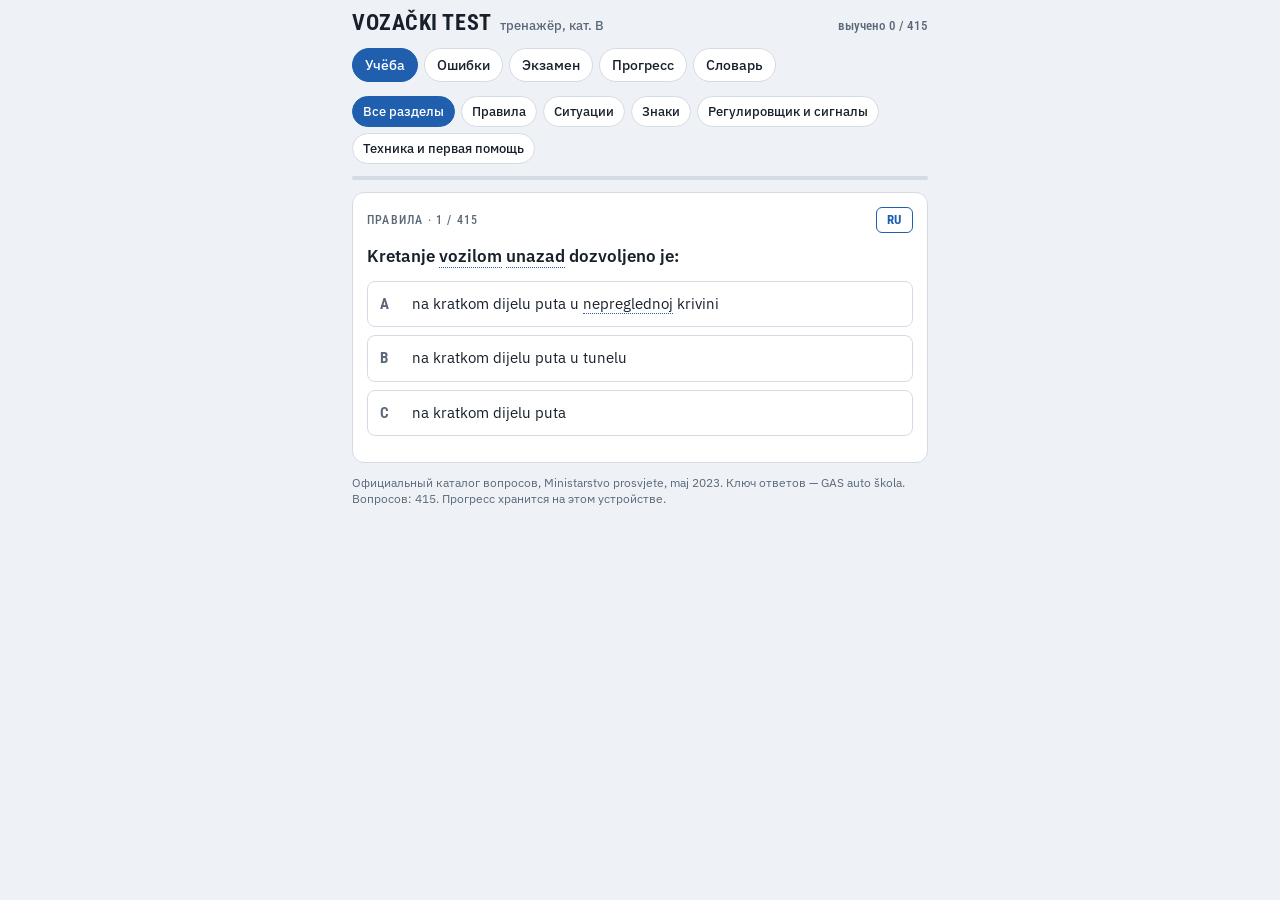
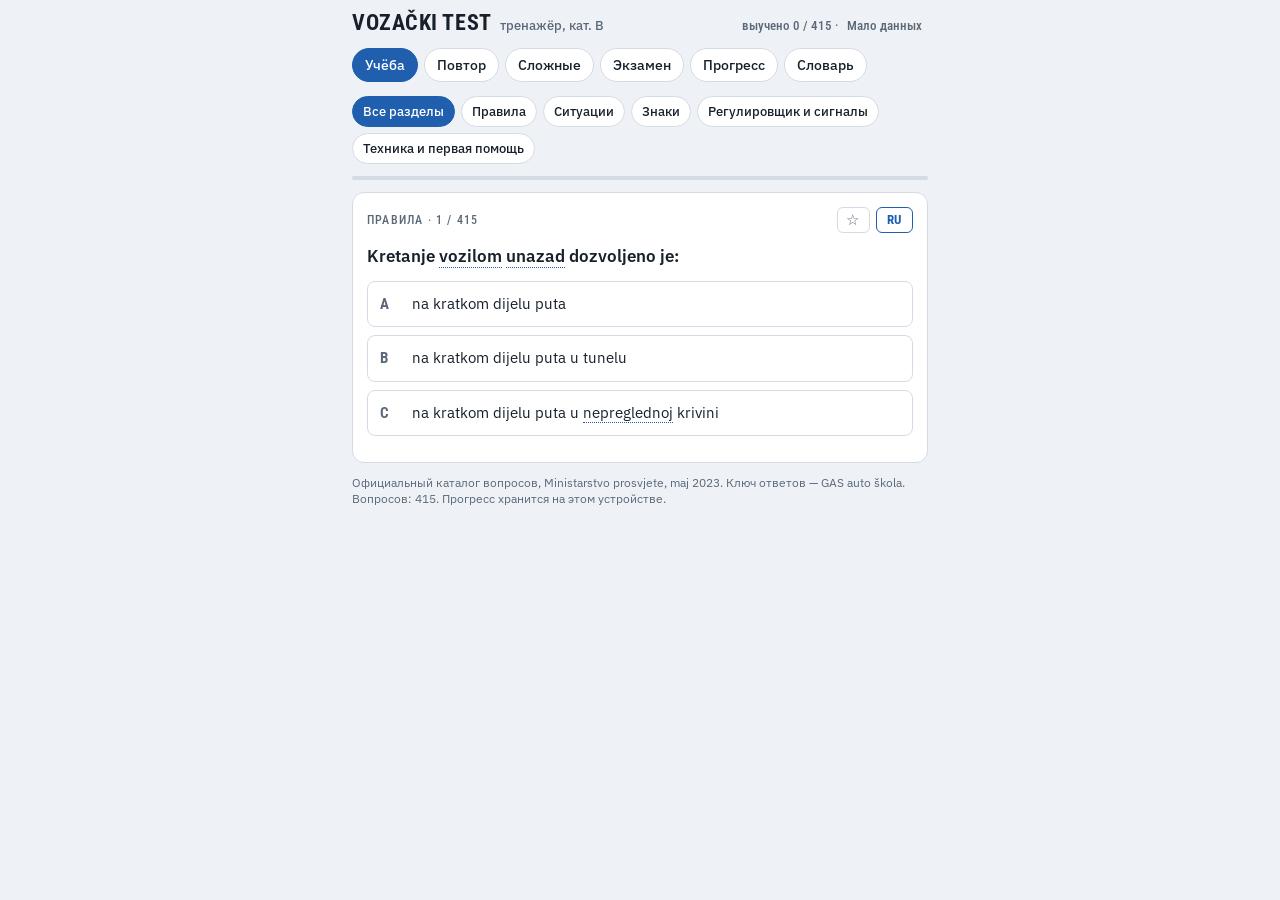
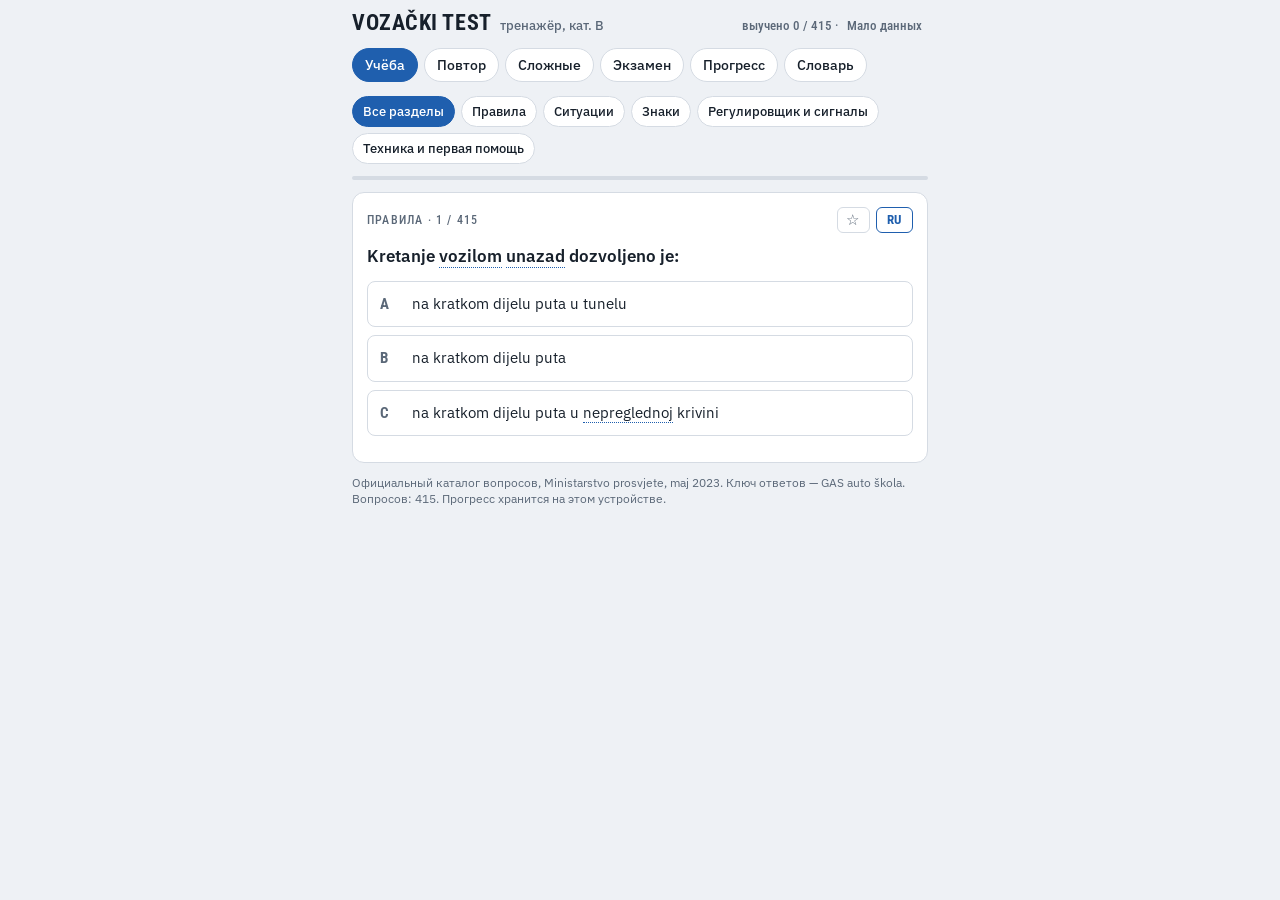
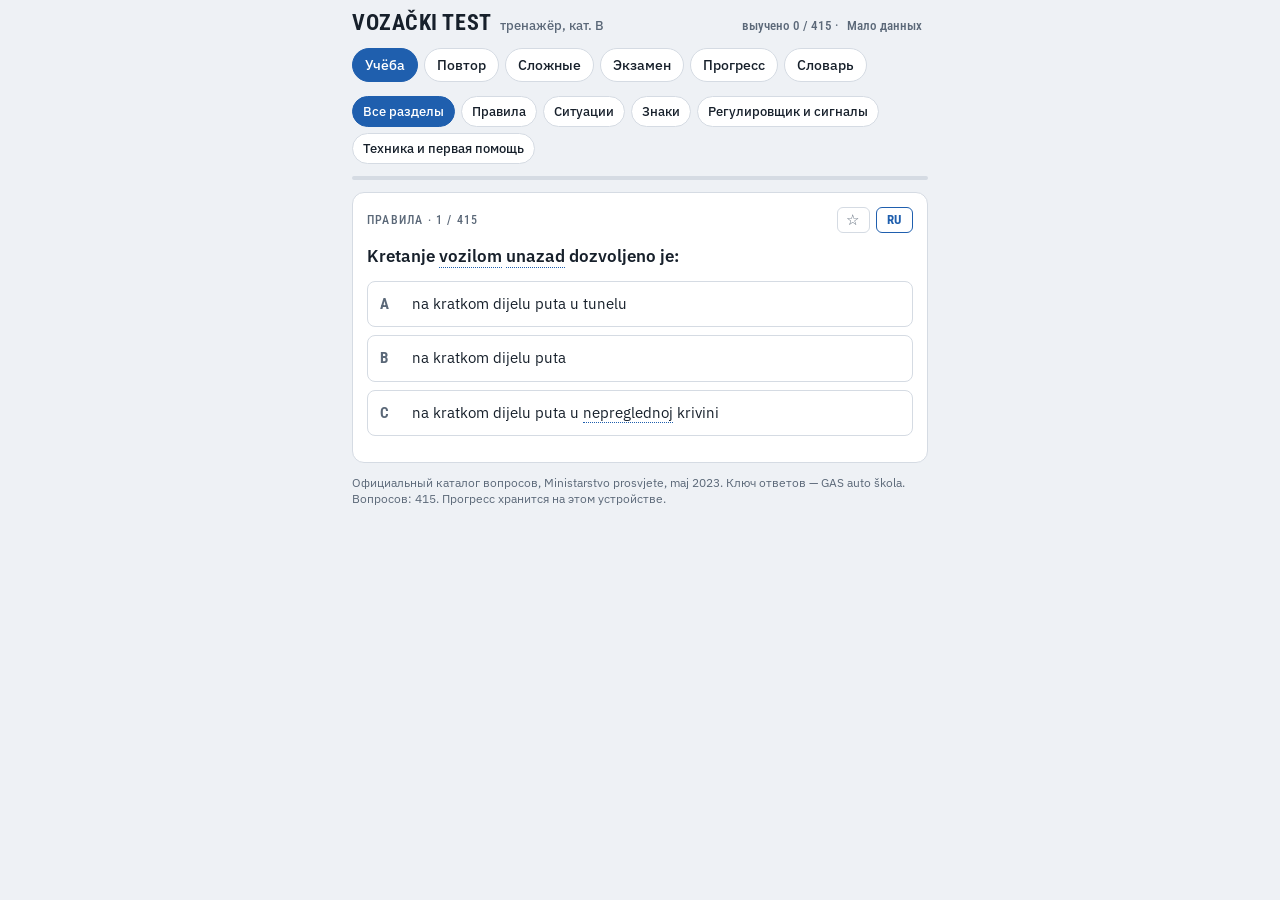
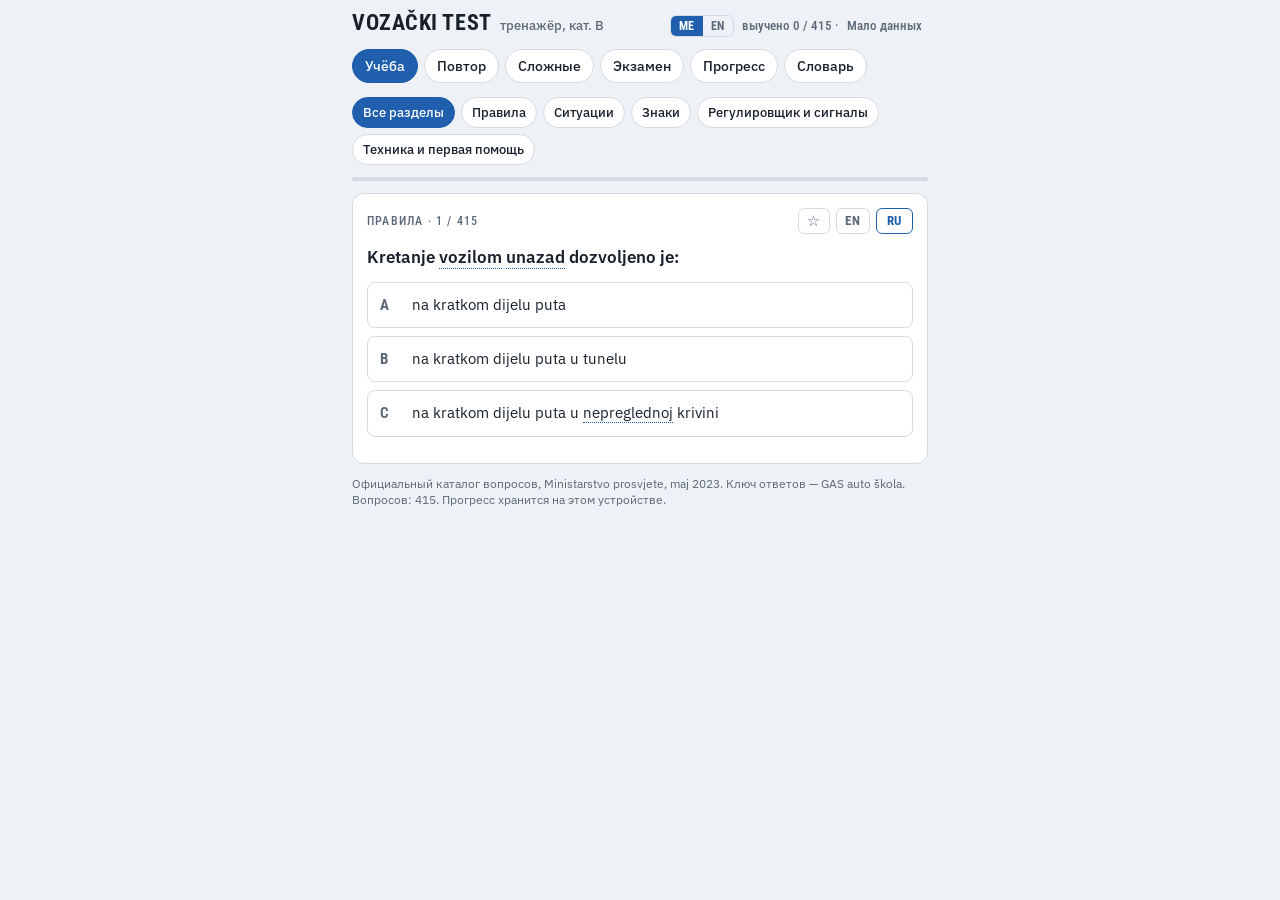
